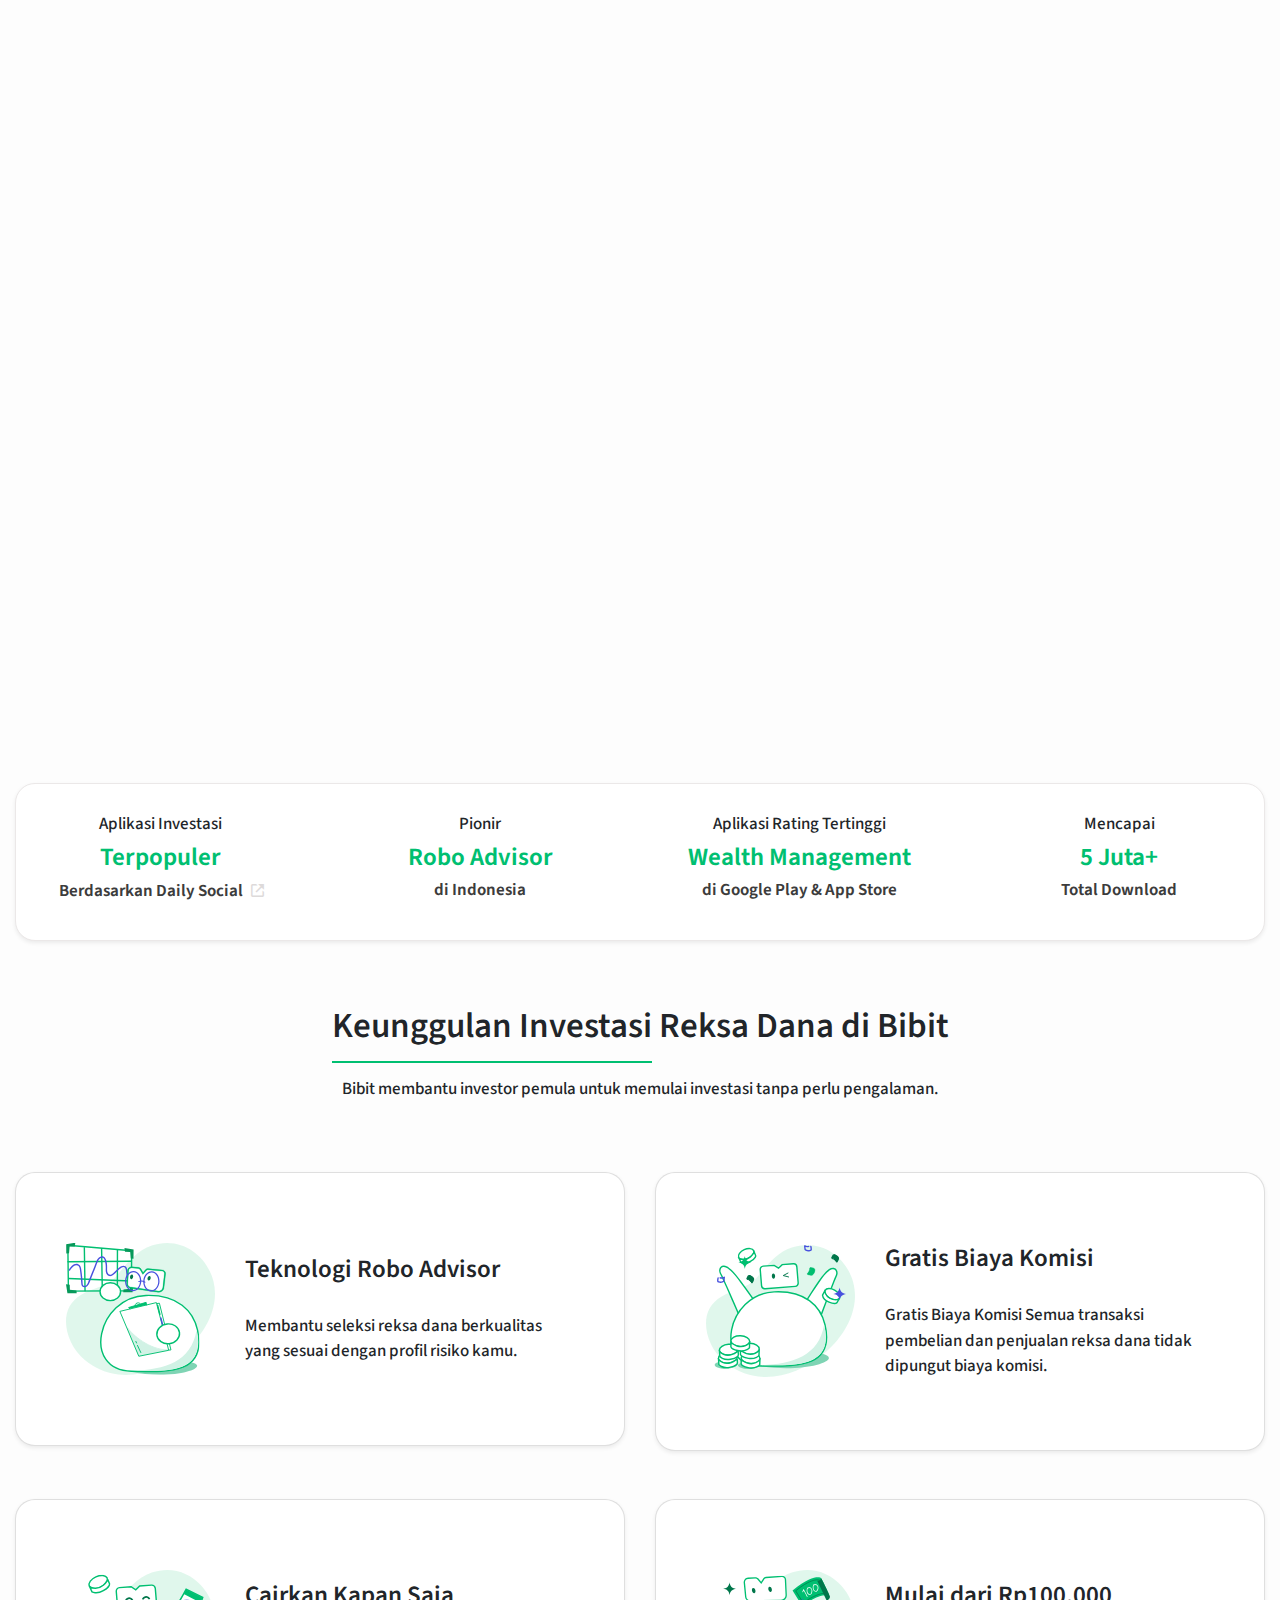
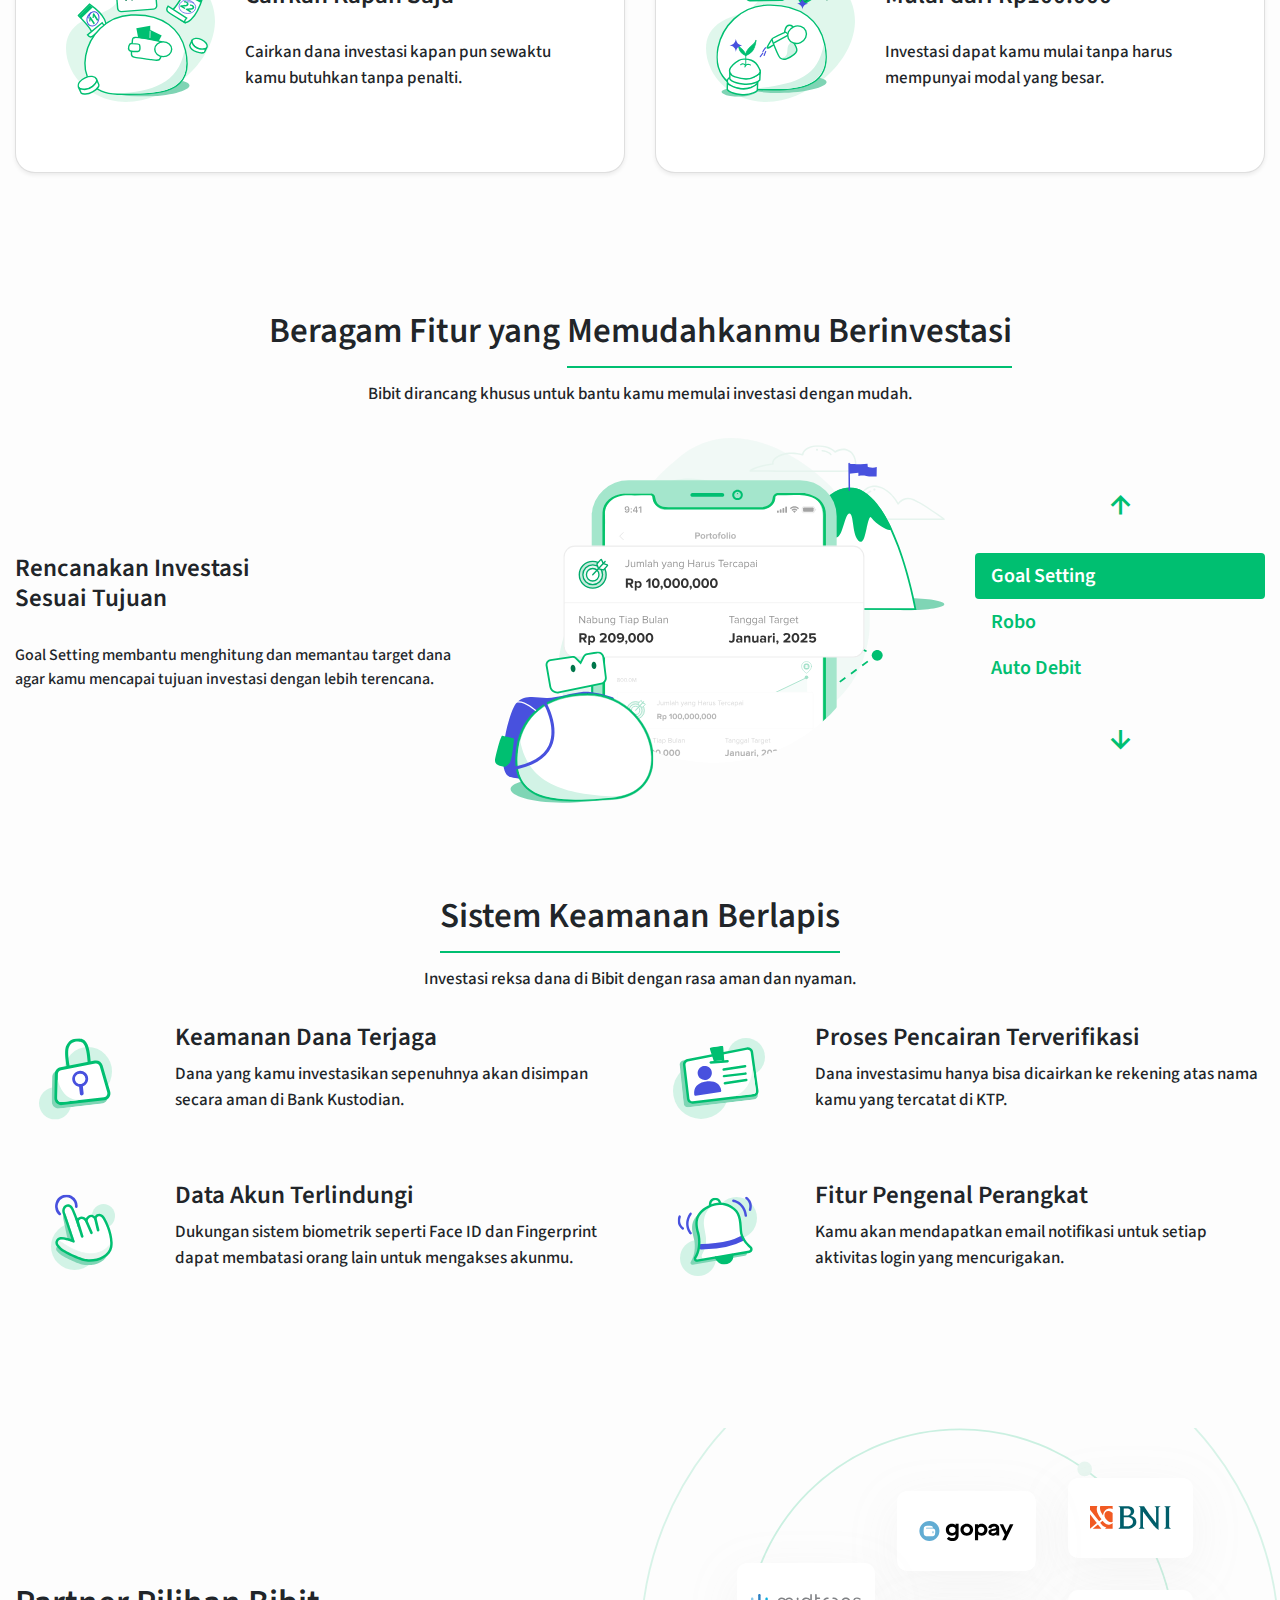
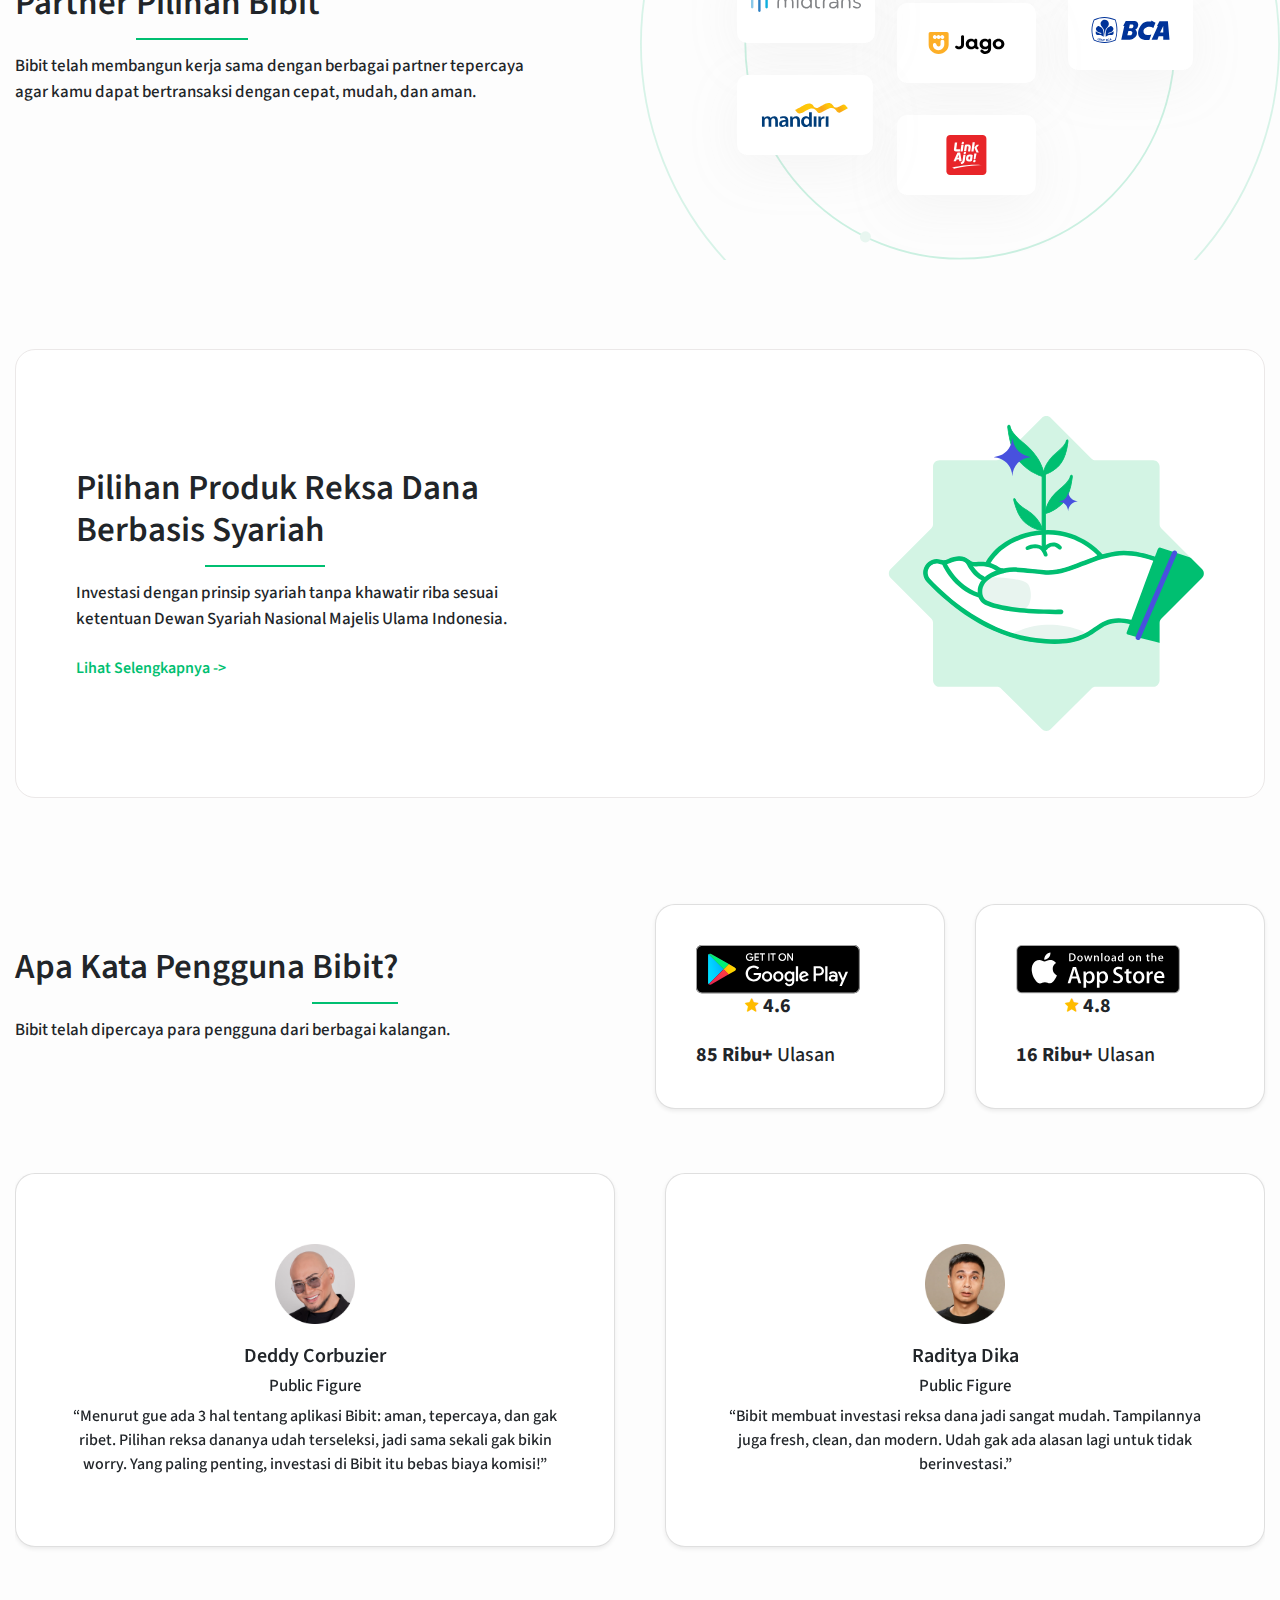
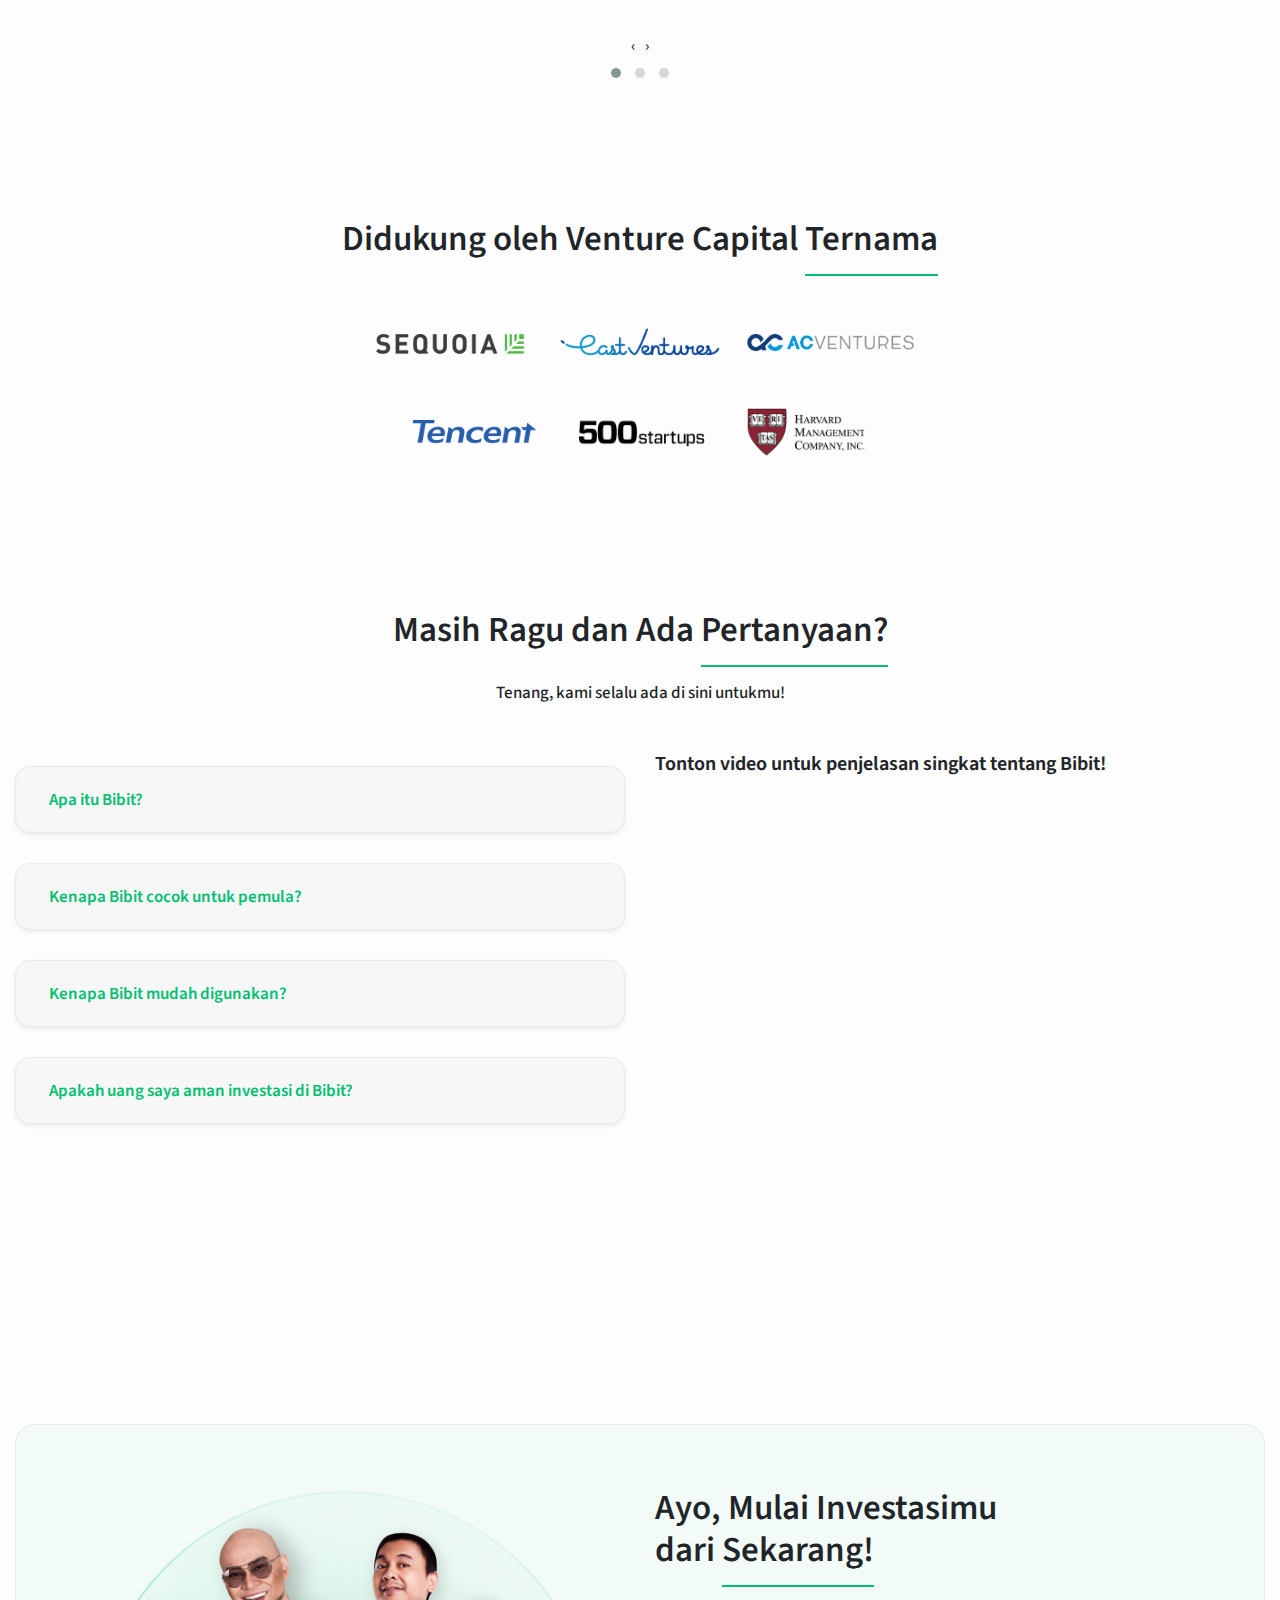
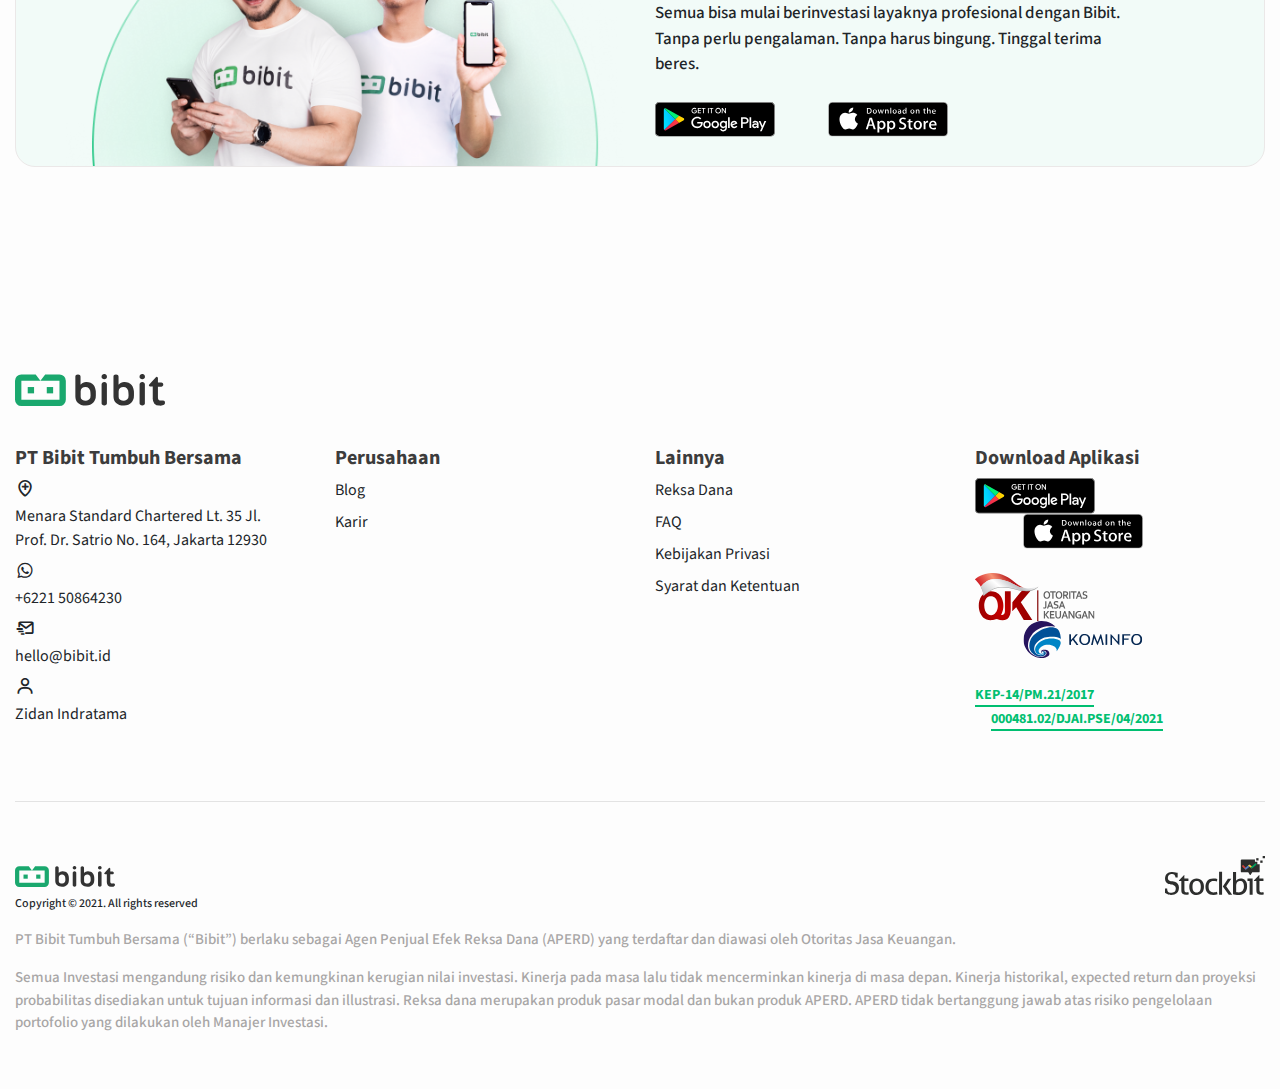
==== index.html @ 55a7f049 "initial commit" ====
<!DOCTYPE html>
<html lang="en">
  <head>
    <meta charset="UTF-8" />
    <meta name="viewport" content="width=device-width, initial-scale=1.0" />

    <!-- Primary Meta Tags -->
    <title>Bibit - Robo Advisor Investasi Reksadana</title>
    <meta name="title" content="Bibit - Robo Advisor Investasi Reksadana" />
    <meta
      name="description"
      content="Bibit clone dibuat oleh Zidan Indratama untuk keperluan Ulangan Akhir Semester"
    />

    <!-- Open Graph / Facebook -->
    <meta property="og:type" content="website" />
    <meta property="og:url" content="https://metatags.io/" />
    <meta
      property="og:title"
      content="Bibit - Robo Advisor Investasi Reksadana"
    />
    <meta
      property="og:description"
      content="Bibit clone dibuat oleh Zidan Indratama untuk keperluan Ulangan Akhir Semester"
    />
    <meta property="og:image" content="assets/images/gambar_buat_meta.JPG" />

    <!-- Twitter -->
    <meta property="twitter:card" content="summary_large_image" />
    <meta property="twitter:url" content="https://metatags.io/" />
    <meta
      property="twitter:title"
      content="Bibit - Robo Advisor Investasi Reksadana"
    />
    <meta
      property="twitter:description"
      content="Bibit clone dibuat oleh Zidan Indratama untuk keperluan Ulangan Akhir Semester"
    />
    <meta
      property="twitter:image"
      content="assets/images/gambar_buat_meta.JPG"
    />

    <!-- =====BOX ICONS===== -->
    <link
      href="https://cdn.jsdelivr.net/npm/boxicons@2.0.5/css/boxicons.min.css"
      rel="stylesheet"
    />

    <!-- ===== FONT AWESOME ===== -->
    <link
      rel="stylesheet"
      href="https://cdnjs.cloudflare.com/ajax/libs/font-awesome/5.11.2/css/all.min.css"
    />

    <!-- ===== AOS ===== -->
    <link href="https://unpkg.com/aos@2.3.1/dist/aos.css" rel="stylesheet" />

    <!-- ===== CSS ===== -->
    <link rel="stylesheet" href="assets/css/style.css" />
    <script src="https://unpkg.com/aos@2.3.1/dist/aos.js"></script>

    <!-- Bootstrap CSS -->
    <link
      rel="stylesheet"
      href="https://stackpath.bootstrapcdn.com/bootstrap/4.3.1/css/bootstrap.min.css"
      integrity="sha384-ggOyR0iXCbMQv3Xipma34MD+dH/1fQ784/j6cY/iJTQUOhcWr7x9JvoRxT2MZw1T"
      crossorigin="anonymous"
    />

    <link rel="stylesheet" href="assets/owl-carousel/owl.carousel.min.css" />
    <link
      rel="stylesheet"
      href="assets/owl-carousel/owl.theme.default.min.css"
    />
  </head>

  <body>
    <!--===== HEADER =====-->
    <header class="satu-header">
      <nav class="nav__jidan bd-grid">
        <div>
          <a href="index.html" class="nav__logo"
            ><img src="assets/images/logo-bibit.svg" alt="" class="img-fluid"
          /></a>
        </div>

        <div class="nav__toggle" id="nav-toggle">
          <i class="bx bx-menu-alt-right"></i>
        </div>

        <div class="nav__menu" id="nav-menu">
          <div class="nav__close" id="nav-close">
            <i class="bx bx-x"></i>
          </div>

          <ul class="nav__list align-items-center">
            <li class="nav__item">
              <a href="" class="nav__link">Home</a>
            </li>
            <li class="nav__item">
              <a href="" class="nav__link">Reksa Dana</a>
            </li>
            <li class="nav__item">
              <a href="" class="nav__link">Blog</a>
            </li>
            <li class="nav__item">
              <a href="" class="nav__link">FAQ</a>
            </li>
            <li class="nav__item">
              <a href="" class="nav__link">Karir</a>
            </li>
            <li class="nav__item">
              <a href="" class="nav__link btn btn-lg button__nav btn-two"
                >Login</a
              >
            </li>
          </ul>
        </div>
      </nav>
    </header>

    <!--===== HERO LARGE SECTION =====-->
    <section class="hero mt-5 d-none d-xl-block" id="home">
      <div class="container">
        <div class="row mt-5">
          <div class="col-md-6 hero__text">
            <h1 class="hero__big">Investasi Reksa Dana</h1>
            <h1 class="hero__big">
              untuk
              <!-- <span class="hero__text-span hero__text-active">Pemula</span> -->
              <span class="hero__text-span hero__text-active">Pemula</span>
              <span class="hero__text-span">Mahasiswa</span>
              <span class="hero__text-span">Karyawan</span>
              <span class="hero__text-span">Wirausaha</span>
              <span class="hero__text-span">Pensiunan</span>
              <span class="hero__text-span">Semua</span>
            </h1>
            <p class="hero__description">
              Bikin uang kamu bekerja lebih keras demi
              <br />
              masa depan kamu.
            </p>
            <div class="hero__app">
              <div class="row">
                <div class="col-12">
                  <a href="">
                    <img
                      src="assets/images/app-store.svg"
                      class="image__app-hero img-fluid mr-3 mb-3"
                      alt=""
                    />
                  </a>
                  <a href=""
                    ><img
                      src="assets/images/play-store.svg"
                      class="image__app-hero img-fluid mb-3"
                      alt=""
                  /></a>
                </div>
                <div class="col-12 mt-4">
                  <a href=""
                    ><img
                      src="assets/images/logo-ojk.svg"
                      class="image__app-hero img-fluid mr-4"
                      alt=""
                  /></a>
                  <a href=""
                    ><img
                      src="assets/images/logo-kominfo.svg"
                      class="image__app-hero img-fluid"
                      alt=""
                  /></a>
                </div>
              </div>
            </div>
          </div>
          <div class="col-md-6 text-right hero__image-col">
            <img
              src="assets/images/hero-rev-2.svg"
              alt=""
              class="hero__image--bibit img-fluid"
            />
          </div>
        </div>
      </div>
    </section>

    <!--===== HERO MEDIUM SECTION =====-->
    <section class="hero mt-5 d-xl-none" id="home">
      <div class="container">
        <div class="row mt-5">
          <div class="col-md-12 hero__text text-center">
            <h1 class="hero__big">Investasi Reksa Dana</h1>
            <h1 class="hero__big">
              untuk
              <!-- <span class="hero__text-span hero__text-active">Pemula</span> -->
              <span class="text__hero-span-medium text__hero-medium-active"
                >Pemula</span
              >
              <span class="text__hero-span-medium">Mahasiswa</span>
              <span class="text__hero-span-medium">Karyawan</span>
              <span class="text__hero-span-medium">Wirausaha</span>
              <span class="text__hero-span-medium">Pensiunan</span>
              <span class="text__hero-span-medium">Semua</span>
            </h1>
            <p class="hero__description">
              Bikin uang kamu bekerja lebih keras demi
              <br />
              masa depan kamu.
            </p>
            <div class="hero__app">
              <div class="row">
                <div class="col-12">
                  <a href="">
                    <img
                      src="assets/images/app-store.svg"
                      class="image__app-hero img-fluid mr-3 mb-3"
                      alt=""
                    />
                  </a>
                  <a href=""
                    ><img
                      src="assets/images/play-store.svg"
                      class="image__app-hero img-fluid mb-3"
                      alt=""
                  /></a>
                </div>
                <div class="col-12 mt-4">
                  <a href=""
                    ><img
                      src="assets/images/logo-ojk.svg"
                      class="image__app-hero img-fluid mr-4"
                      alt=""
                  /></a>
                  <a href=""
                    ><img
                      src="assets/images/logo-kominfo.svg"
                      class="image__app-hero img-fluid"
                      alt=""
                  /></a>
                </div>
              </div>
            </div>
          </div>
        </div>
      </div>
    </section>

    <!--===== PENCAPAIAN LARGE SECTION =====-->
    <section class="pencapaian d-none d-xl-block" id="pencapaian">
      <div class="container">
        <div class="pencapaian__box shadow-sm">
          <div class="row text-center">
            <div class="col-3">
              <div class="pencapaian__box-content">
                <h4 class="pencapaian__title">Aplikasi Investasi</h4>
                <h2 class="pencapaian__big-title">Terpopuler</h2>
                <h3 class="pencapaian__medium-title">
                  <a href="" class="pencapaian__medium-link"
                    >Berdasarkan Daily Social</a
                  >
                  <i class="bx bx-link-external pencapaian__medium-icon"></i>
                </h3>
              </div>
            </div>
            <div class="col-3">
              <div class="pencapaian__box-content">
                <h4 class="pencapaian__title">Pionir</h4>
                <h2 class="pencapaian__big-title">Robo Advisor</h2>
                <h3 class="pencapaian__medium-title">di Indonesia</h3>
              </div>
            </div>
            <div class="col-3">
              <div class="pencapaian__box-content">
                <h4 class="pencapaian__title">Aplikasi Rating Tertinggi</h4>
                <h2 class="pencapaian__big-title">Wealth Management</h2>
                <h3 class="pencapaian__medium-title">
                  di Google Play & App Store
                </h3>
              </div>
            </div>
            <div class="col-3">
              <div class="pencapaian__box-content">
                <h4 class="pencapaian__title">Mencapai</h4>
                <h2 class="pencapaian__big-title">5 Juta+</h2>
                <h3 class="pencapaian__medium-title">Total Download</h3>
              </div>
            </div>
          </div>
        </div>
      </div>
    </section>

    <!--===== PENCAPAIAN MEDIUM SECTION =====-->
    <section class="pencapaian d-xl-none" id="pencapaian">
      <div class="container">
        <div class="owl-container mt-5">
          <div id="owl-carousel-pencapaian" class="owl-carousel owl-theme">
            <div class="item mb-5">
              <div
                class="card flex-fill shadow-sm h-100 pencapaian__box-medium"
              >
                <div class="card-body">
                  <div class="text-center">
                    <h4 class="pencapaian__title">Aplikasi Investasi</h4>
                    <h2 class="pencapaian__big-title">Terpopuler</h2>
                    <h3 class="pencapaian__medium-title">
                      <a href="" class="pencapaian__medium-link"
                        >Berdasarkan Daily Social</a
                      >
                      <i
                        class="bx bx-link-external pencapaian__medium-icon"
                      ></i>
                    </h3>
                  </div>
                </div>
              </div>
            </div>
            <div class="item mb-5">
              <div class="mb-5">
                <div
                  class="card flex-fill shadow-sm h-100 pencapaian__box-medium"
                >
                  <div class="card-body">
                    <div class="text-center">
                      <h4 class="pencapaian__title">Pionir</h4>
                      <h2 class="pencapaian__big-title">Robo Advisor</h2>
                      <h3 class="pencapaian__medium-title">di Indonesia</h3>
                    </div>
                  </div>
                </div>
              </div>
            </div>
            <div class="item mb-5">
              <div class="mb-5">
                <div
                  class="card flex-fill shadow-sm h-100 pencapaian__box-medium"
                >
                  <div class="card-body">
                    <div class="text-center">
                      <h4 class="pencapaian__title">
                        Aplikasi Rating Tertinggi
                      </h4>
                      <h2 class="pencapaian__big-title">Wealth Management</h2>
                      <h3 class="pencapaian__medium-title">
                        di Google Play & App Store
                      </h3>
                    </div>
                  </div>
                </div>
              </div>
            </div>
            <div class="item mb-5">
              <div class="mb-5">
                <div
                  class="card flex-fill shadow-sm h-100 pencapaian__box-medium"
                >
                  <div class="card-body">
                    <div class="text-center">
                      <h4 class="pencapaian__title">Mencapai</h4>
                      <h2 class="pencapaian__big-title">5 Juta+</h2>
                      <h3 class="pencapaian__medium-title">Total Download</h3>
                    </div>
                  </div>
                </div>
              </div>
            </div>
          </div>
        </div>
      </div>
    </section>

    <!--===== KEUNGGULAN SECTION =====-->
    <section class="keunggulan" id="keunggulan">
      <div class="container">
        <div class="title__section-heading text-center">
          <h1 class="big__title-heading">
            <span class="title__heading-noted">Keunggulan Investasi</span> Reksa
            Dana di Bibit
          </h1>
          <p class="title__heading-description">
            Bibit membantu investor pemula untuk memulai investasi tanpa perlu
            pengalaman.
          </p>
        </div>
        <div class="keunggulan__column">
          <div class="row">
            <div class="col-md-6 mb-5">
              <div class="card flex-fill shadow-sm keunggulan__column-content">
                <div class="card-body">
                  <div class="row align-items-center">
                    <div class="col-md-4">
                      <img
                        src="assets/images/value-1.svg"
                        alt=""
                        class="keunggulan__gambar img-fluid"
                      />
                    </div>
                    <div class="col-md-8">
                      <h3 class="keunggulan__title">Teknologi Robo Advisor</h3>
                      <p class="keunggulan__description">
                        Membantu seleksi reksa dana berkualitas yang sesuai
                        dengan profil risiko kamu.
                      </p>
                    </div>
                  </div>
                </div>
              </div>
            </div>
            <div class="col-md-6 mb-5">
              <div class="card flex-fill shadow-sm keunggulan__column-content">
                <div class="card-body">
                  <div class="row align-items-center">
                    <div class="col-md-4">
                      <img
                        src="assets/images/value-2.svg"
                        alt=""
                        class="keunggulan__gambar img-fluid"
                      />
                    </div>
                    <div class="col-md-8">
                      <h3 class="keunggulan__title">Gratis Biaya Komisi</h3>
                      <p class="keunggulan__description">
                        Gratis Biaya Komisi Semua transaksi pembelian dan
                        penjualan reksa dana tidak dipungut biaya komisi.
                      </p>
                    </div>
                  </div>
                </div>
              </div>
            </div>
            <div class="col-md-6 mb-5">
              <div class="card flex-fill shadow-sm keunggulan__column-content">
                <div class="card-body">
                  <div class="row align-items-center">
                    <div class="col-md-4">
                      <img
                        src="assets/images/value-3.svg"
                        alt=""
                        class="keunggulan__gambar img-fluid"
                      />
                    </div>
                    <div class="col-md-8">
                      <h3 class="keunggulan__title">Cairkan Kapan Saja</h3>
                      <p class="keunggulan__description">
                        Cairkan dana investasi kapan pun sewaktu kamu butuhkan
                        tanpa penalti.
                      </p>
                    </div>
                  </div>
                </div>
              </div>
            </div>
            <div class="col-md-6 mb-5">
              <div class="card flex-fill shadow-sm keunggulan__column-content">
                <div class="card-body">
                  <div class="row align-items-center">
                    <div class="col-md-4">
                      <img
                        src="assets/images/value-4.svg"
                        alt=""
                        class="keunggulan__gambar img-fluid"
                      />
                    </div>
                    <div class="col-md-8">
                      <h3 class="keunggulan__title">Mulai dari Rp100.000</h3>
                      <p class="keunggulan__description">
                        Investasi dapat kamu mulai tanpa harus mempunyai modal
                        yang besar.
                      </p>
                    </div>
                  </div>
                </div>
              </div>
            </div>
          </div>
        </div>
      </div>
    </section>

    <!--===== BERAGAM FITUR SECTION =====-->
    <section class="beragam__fitur" id="beragam__fitur">
      <div class="container">
        <div class="title__section-heading text-center">
          <h1 class="big__title-heading">
            Beragam Fitur yang
            <span class="title__heading-noted">Memudahkanmu Berinvestasi</span>
          </h1>
          <p class="title__heading-description">
            Bibit dirancang khusus untuk bantu kamu memulai investasi dengan
            mudah.
          </p>
        </div>
        <div class="beragam__fitur-lumayan">
          <div class="row align-items-center">
            <div class="col-9">
              <div class="tab-content" id="v-pills-tabContent">
                <div
                  class="tab-pane fade show active"
                  id="v-pills-goal"
                  role="tabpanel"
                  aria-labelledby="v-pills-goal-tab"
                >
                  <div class="fitur__content">
                    <div class="row align-items-center">
                      <div class="col-md-6">
                        <h3 class="fitur__description-title">
                          Rencanakan Investasi <br />
                          Sesuai Tujuan
                        </h3>
                        <p class="fitur__description-text">
                          Goal Setting membantu menghitung dan memantau target
                          dana agar kamu mencapai tujuan investasi dengan lebih
                          terencana.
                        </p>
                      </div>
                      <div class="col-md-6">
                        <img
                          src="assets/images/Goals-web.svg"
                          class="img-fluid"
                          alt=""
                        />
                      </div>
                    </div>
                  </div>
                </div>
                <div
                  class="tab-pane fade show"
                  id="v-pills-robo"
                  role="tabpanel"
                  aria-labelledby="v-pills-robo-tab"
                >
                  <div class="fitur__content">
                    <div class="row align-items-center">
                      <div class="col-md-6">
                        <h3 class="fitur__description-title">
                          Tinggal Ikutin Rekomendasi <br />
                          Robo Advisor
                        </h3>
                        <p class="fitur__description-text">
                          Robo Advisor memaksimalkan keuntungan kamu lewat
                          diversifikasi sambil menjaga risiko kamu.
                        </p>
                      </div>
                      <div class="col-md-6">
                        <img
                          src="assets/images/robo-advisor-web.svg"
                          class="img-fluid"
                          alt=""
                        />
                      </div>
                    </div>
                  </div>
                </div>
                <div
                  class="tab-pane fade show"
                  id="v-pills-autodebit"
                  role="tabpanel"
                  aria-labelledby="v-pills-autodebit-tab"
                >
                  <div class="fitur__content">
                    <div class="row align-items-center">
                      <div class="col-md-6">
                        <h3 class="fitur__description-title">
                          Nabung Berkala <br />

                          Secara Disiplin
                        </h3>
                        <p class="fitur__description-text">
                          Investasi rutin secara otomatis supaya kamu tetap
                          konsisten dan disiplin untuk mencapai target investasi
                          kamu.
                        </p>
                      </div>
                      <div class="col-md-6">
                        <img
                          src="assets/images/autodebit-web.svg"
                          class="img-fluid"
                          alt=""
                        />
                      </div>
                    </div>
                  </div>
                </div>
              </div>
            </div>
            <div class="col-3 nav__garis">
              <div
                class="nav flex-column nav-pills"
                id="v-pills-tab"
                role="tablist"
                aria-orientation="vertical"
              >
                <i
                  class="bx bx-up-arrow-alt arrow__keunggulan-atas text-center"
                ></i>
                <a
                  class="nav-link active"
                  id="v-pills-goal-tab"
                  data-toggle="pill"
                  href="#v-pills-goal"
                  role="tab"
                  aria-controls="v-pills-goal"
                  aria-selected="true"
                  >Goal Setting</a
                >
                <a
                  class="nav-link"
                  id="v-pills-robo-tab"
                  data-toggle="pill"
                  href="#v-pills-robo"
                  role="tab"
                  aria-controls="v-pills-robo"
                  aria-selected="false"
                  >Robo</a
                >
                <a
                  class="nav-link"
                  id="v-pills-autodebit-tab"
                  data-toggle="pill"
                  href="#v-pills-autodebit"
                  role="tab"
                  aria-controls="v-pills-autodebit"
                  aria-selected="false"
                  >Auto Debit</a
                >
                <i
                  class="
                    bx bx-down-arrow-alt
                    arrow__keunggulan-bawah
                    text-center
                  "
                ></i>
              </div>
            </div>
          </div>
        </div>
        <div class="beragam__fitur-kecil">
          <div class="">
            <div class="owl-carousel owl-theme" id="owl-carousel-fitur">
              <div class="text-center">
                <div class="beragam__fitur-content">
                  <h4 class="nama__fitur">Goal Setting</h4>
                  <h2 class="nama__fitur-tagline">
                    Rencanakan Investasi <br />Sesuai Tujuan
                  </h2>
                  <p class="nama__fitur-deskripsi">
                    Goal Setting membantu menghitung dan memantau target dana
                    agar kamu mencapai tujuan investasi dengan lebih terencana.
                  </p>
                  <img
                    src="assets/images/feature-1-mobile.svg"
                    alt=""
                    class="img-fluid gambar__fitur-mobile"
                  />
                </div>
              </div>
              <div class="text-center">
                <div class="beragam__fitur-content">
                  <h4 class="nama__fitur">Robo Advisor</h4>
                  <h2 class="nama__fitur-tagline">
                    Tinggal Ikutin <br />
                    Rekomendasi Robo Advisor
                  </h2>
                  <p class="nama__fitur-deskripsi">
                    Robo Advisor memaksimalkan keuntungan kamu lewat
                    diversifikasi sambil menjaga risiko kamu.
                  </p>
                  <img
                    src="assets/images/feature-2-mobile.svg"
                    alt=""
                    class="img-fluid gambar__fitur-mobile"
                  />
                </div>
              </div>
              <div class="text-center">
                <div class="beragam__fitur-content">
                  <h4 class="nama__fitur">Autodebit</h4>
                  <h2 class="nama__fitur-tagline">
                    Nabung Berkala<br />
                    Secara Disiplin
                  </h2>
                  <p class="nama__fitur-deskripsi">
                    Investasi rutin secara otomatis supaya kamu tetap konsisten
                    dan disiplin untuk mencapai target investasi kamu.
                  </p>
                  <img
                    src="assets/images/feature-3-mobile.svg"
                    alt=""
                    class="img-fluid gambar__fitur-mobile"
                  />
                </div>
              </div>
            </div>
          </div>
        </div>
      </div>
    </section>

    <!--===== SISTEM KEAMANAN BERLAPIS SECTION =====-->
    <section class="sistem__keamanan" id="sistem__keamanan">
      <div class="container">
        <div class="title__section-heading text-center">
          <h1 class="big__title-heading">
            <span class="title__heading-noted">Sistem Keamanan Berlapis</span>
          </h1>
          <p class="title__heading-description">
            Investasi reksa dana di Bibit dengan rasa aman dan nyaman.
          </p>
        </div>
        <div class="sistem__keamanan-content">
          <div class="row align-items-center">
            <div class="col-md-6 flex-fill mb-5">
              <div class="row">
                <div class="col-3 text-center">
                  <img
                    src="assets/images/security-1.svg"
                    alt=""
                    class="img-fluid sistem__keamanan-gambar"
                  />
                </div>
                <div class="col-9">
                  <h3 class="sistem__keamanan-title">Keamanan Dana Terjaga</h3>
                  <p class="sistem__keamanan-description">
                    Dana yang kamu investasikan sepenuhnya akan disimpan secara
                    aman di Bank Kustodian.
                  </p>
                </div>
              </div>
            </div>
            <div class="col-md-6 flex-fill mb-5">
              <div class="row">
                <div class="col-3 text-center">
                  <img
                    src="assets/images/security-2.svg"
                    alt=""
                    class="img-fluid sistem__keamanan-gambar"
                  />
                </div>
                <div class="col-9">
                  <h3 class="sistem__keamanan-title">
                    Proses Pencairan Terverifikasi
                  </h3>
                  <p class="sistem__keamanan-description">
                    Dana investasimu hanya bisa dicairkan ke rekening atas nama
                    kamu yang tercatat di KTP.
                  </p>
                </div>
              </div>
            </div>
            <div class="col-md-6 flex-fill mb-5">
              <div class="row">
                <div class="col-3 text-center">
                  <img
                    src="assets/images/security-3.svg"
                    alt=""
                    class="img-fluid sistem__keamanan-gambar"
                  />
                </div>
                <div class="col-9">
                  <h3 class="sistem__keamanan-title">Data Akun Terlindungi</h3>
                  <p class="sistem__keamanan-description">
                    Dukungan sistem biometrik seperti Face ID dan Fingerprint
                    dapat membatasi orang lain untuk mengakses akunmu.
                  </p>
                </div>
              </div>
            </div>
            <div class="col-md-6 flex-fill mb-5">
              <div class="row">
                <div class="col-3 text-center">
                  <img
                    src="assets/images/security-4.svg"
                    alt=""
                    class="img-fluid sistem__keamanan-gambar"
                  />
                </div>
                <div class="col-9">
                  <h3 class="sistem__keamanan-title">
                    Fitur Pengenal Perangkat
                  </h3>
                  <p class="sistem__keamanan-description">
                    Kamu akan mendapatkan email notifikasi untuk setiap
                    aktivitas login yang mencurigakan.
                  </p>
                </div>
              </div>
            </div>
          </div>
        </div>
      </div>
    </section>

    <!--===== PARTNER PILIHAN BIBIT SECTION =====-->
    <section class="partner__pilihan" id="partner__pilihan">
      <div class="container">
        <div class="row align-items-center">
          <div class="col-md-6">
            <h1 class="big__title-heading">
              Partner <span class="title__heading-noted"> Pilihan </span>Bibit
            </h1>
            <p class="title__heading-description">
              Bibit telah membangun kerja sama dengan berbagai partner tepercaya
              <br />
              agar kamu dapat bertransaksi dengan cepat, mudah, dan aman.
            </p>
          </div>
          <div class="col-md-6 partner__pilihan-background text-center">
            <img
              src="assets/images/partner-payment.svg"
              alt=""
              class="img-fluid partner__pilihan-gambar partner__pilihan-active"
            />
            <img
              src="assets/images/partner-mi1.png"
              alt=""
              class="img-fluid partner__pilihan-gambar"
            />
            <img
              src="assets/images/partner-mi2.png"
              alt=""
              class="img-fluid partner__pilihan-gambar"
            />
          </div>
        </div>
      </div>
    </section>

    <!--===== REKSADANA SYARIAH SECTION =====-->
    <section class="reksadana__syariah" id="reksadana__syariah">
      <div class="container">
        <div class="reksadana__syariah-content">
          <div class="row align-items-center">
            <div class="col-md-6 my-3">
              <h1 class="big__title-heading">
                Pilihan Produk Reksa Dana <br />
                Berbasis<span class="title__heading-noted"> Syariah</span>
              </h1>
              <p class="title__heading-description mb-4">
                Investasi dengan prinsip syariah tanpa khawatir riba sesuai
                <br />
                ketentuan Dewan Syariah Nasional Majelis Ulama Indonesia.
              </p>
              <a href="" class="title__heading-link">Lihat Selengkapnya -></a>
            </div>
            <div class="col-md-6 text-right my-3">
              <img
                src="assets/images/syariah-illustration.svg"
                alt=""
                class="img-fluid reksadana__syariah-gambar"
              />
            </div>
          </div>
        </div>
      </div>
    </section>

    <!--===== KATA PENGGUNA BIBIT SECTION =====-->
    <section class="kata__pengguna" id="kata__pengguna">
      <div class="container">
        <div class="row align-items-center">
          <div class="col-md-6 my-3">
            <h1 class="big__title-heading">
              Apa Kata Pengguna <span class="title__heading-noted">Bibit?</span>
            </h1>
            <p class="title__heading-description mb-4">
              Bibit telah dipercaya para pengguna dari berbagai kalangan.
            </p>
          </div>
          <div class="col-md-6 my-3">
            <div class="row">
              <div class="col-6">
                <div class="card-deck">
                  <div class="card flex-fill shadow-sm kata__pengguna-content">
                    <div class="card-body rounded">
                      <div class="d-inline">
                        <img
                          src="assets/images/play-store.svg"
                          alt=""
                          class="img-fluid"
                        />
                      </div>
                      <div class="d-inline ml-5">
                        <i class="bx bxs-star icon__rating"></i>
                        <h5
                          class="d-inline text__rating highlight__text-rating"
                        >
                          4.6
                        </h5>
                      </div>
                      <h5 class="my-3 mt-4">
                        <span class="highlight__text-rating">85 Ribu+</span>
                        Ulasan
                      </h5>
                    </div>
                  </div>
                </div>
              </div>
              <div class="col-6">
                <div class="card-deck">
                  <div class="card flex-fill shadow-sm kata__pengguna-content">
                    <div class="card-body rounded">
                      <div class="d-inline">
                        <img
                          src="assets/images/app-store.svg"
                          alt=""
                          class="img-fluid"
                        />
                      </div>
                      <div class="d-inline ml-5">
                        <i class="bx bxs-star icon__rating"></i>
                        <h5
                          class="d-inline text__rating highlight__text-rating"
                        >
                          4.8
                        </h5>
                      </div>
                      <h5 class="my-3 mt-4">
                        <span class="highlight__text-rating">16 Ribu+</span>
                        Ulasan
                      </h5>
                    </div>
                  </div>
                </div>
              </div>
            </div>
          </div>
        </div>
        <div id="owl-carousel-pengguna" class="owl-carousel owl-theme mt-5">
          <div class="item mb-5">
            <div
              class="card flex-fill shadow-sm keunggulan__column-content h-100"
            >
              <div class="card-body">
                <div class="row align-items-center">
                  <div class="col-md-12">
                    <img
                      src="assets/images/deddy.png"
                      alt=""
                      class="review__gambar img-fluid"
                    />
                  </div>
                  <div class="col-md-12 text-center">
                    <h4 class="review__nama">Deddy Corbuzier</h4>
                    <h5 class="review__pekerjaan">Public Figure</h5>
                    <p class="review__text">
                      “Menurut gue ada 3 hal tentang aplikasi Bibit: aman,
                      tepercaya, dan gak ribet. Pilihan reksa dananya udah
                      terseleksi, jadi sama sekali gak bikin worry. Yang paling
                      penting, investasi di Bibit itu bebas biaya komisi!”
                    </p>
                  </div>
                </div>
              </div>
            </div>
          </div>
          <div class="item mb-5">
            <div
              class="card flex-fill shadow-sm keunggulan__column-content h-100"
            >
              <div class="card-body">
                <div class="row align-items-center">
                  <div class="col-md-12">
                    <img
                      src="assets/images/radit.png"
                      alt=""
                      class="review__gambar img-fluid"
                    />
                  </div>
                  <div class="col-md-12 text-center">
                    <h4 class="review__nama">Raditya Dika</h4>
                    <h5 class="review__pekerjaan">Public Figure</h5>
                    <p class="review__text">
                      “Bibit membuat investasi reksa dana jadi sangat mudah.
                      Tampilannya juga fresh, clean, dan modern. Udah gak ada
                      alasan lagi untuk tidak berinvestasi.”
                    </p>
                  </div>
                </div>
              </div>
            </div>
          </div>
          <div class="item mb-5">
            <div
              class="card flex-fill shadow-sm keunggulan__column-content h-100"
            >
              <div class="card-body">
                <div class="row align-items-center">
                  <div class="col-md-12">
                    <img
                      src="assets/images/anisa.png"
                      alt=""
                      class="review__gambar img-fluid"
                    />
                  </div>
                  <div class="col-md-12 text-center">
                    <h4 class="review__nama">Annisa Steviani</h4>
                    <h5 class="review__pekerjaan">Financial Expert</h5>
                    <p class="review__text">
                      “Bibit adalah aplikasi yang selalu aku sarankan untuk
                      investor reksa dana pemula karena UI/UX yang gampang
                      dimengerti, plus ada bantuan Robo Advisor pula untuk
                      pemilihan produknya. Recommended!”
                    </p>
                  </div>
                </div>
              </div>
            </div>
          </div>
          <div class="item mb-5">
            <div
              class="card flex-fill shadow-sm keunggulan__column-content h-100"
            >
              <div class="card-body">
                <div class="row align-items-center">
                  <div class="col-md-12">
                    <img
                      src="assets/images/doddy.png"
                      alt=""
                      class="review__gambar img-fluid"
                    />
                  </div>
                  <div class="col-md-12 text-center">
                    <h4 class="review__nama">Doddy Prayogo</h4>
                    <h5 class="review__pekerjaan">Financial Expert</h5>
                    <p class="review__text">
                      “Bibit adalah aplikasi investasi reksa dana terbaik yang
                      pernah saya coba. User interface-nya bagus serta banyak
                      fitur unggulan yang memudahkan dalam berinvestasi.”
                    </p>
                  </div>
                </div>
              </div>
            </div>
          </div>
          <div class="item mb-5">
            <div
              class="card flex-fill shadow-sm keunggulan__column-content h-100"
            >
              <div class="card-body">
                <div class="row align-items-center">
                  <div class="col-md-12">
                    <img
                      src="assets/images/kefas.png"
                      alt=""
                      class="review__gambar img-fluid"
                    />
                  </div>
                  <div class="col-md-12 text-center">
                    <h4 class="review__nama">Kefas Evander</h4>
                    <h5 class="review__pekerjaan">Financial Expert</h5>
                    <p class="review__text">
                      “Bibit sangat luar biasa bermanfaat buat saya. Beli reksa
                      dana jadi lebih gampang karena user-friendly, pilihan
                      lengkap, dan pokoknya praktis banget! Sejak ada Bibit,
                      udah gak pernah deh lirik platform reksa dana lainnya!”
                    </p>
                  </div>
                </div>
              </div>
            </div>
          </div>
          <div class="item mb-5">
            <div
              class="card flex-fill shadow-sm keunggulan__column-content h-100"
            >
              <div class="card-body">
                <div class="row align-items-center">
                  <div class="col-md-12">
                    <img
                      src="assets/images/philip.png"
                      alt=""
                      class="review__gambar img-fluid"
                    />
                  </div>
                  <div class="col-md-12 text-center">
                    <h4 class="review__nama">Philip Mulyana</h4>
                    <h5 class="review__pekerjaan">Financial Expert</h5>
                    <p class="review__text">
                      “Saya sudah jadi pengguna Bibit sejak launching pertama
                      kali. Invest reksa dana jadi gampang banget, termasuk cari
                      informasi tambahan untuk analisa reksa dana. Fitur Robo
                      Advisor cocok buat kamu yang pemula.”
                    </p>
                  </div>
                </div>
              </div>
            </div>
          </div>
        </div>
      </div>
    </section>

    <!--===== DUKUNGAN SECTION =====-->
    <section class="dukungan__bibit" id="dukungan__bibit">
      <div class="container">
        <div class="title__section-heading text-center">
          <h1 class="big__title-heading">
            Didukung oleh Venture Capital
            <span class="title__heading-noted">Ternama</span>
          </h1>
        </div>
        <div class="beragam__fitur-lumayan">
          <div class="gambar__dukungan-logo text-center">
            <img
              src="assets/images/sequoia.png"
              alt=""
              class="img-fluid gambar__dukungan-1"
            />
            <img
              src="assets/images/eastventures.png"
              alt=""
              class="img-fluid gambar__dukungan-1"
            />
            <img
              src="assets/images/acventures.png"
              alt=""
              class="img-fluid gambar__dukungan-1"
            />
            <br />
            <img
              src="assets/images/tencent.png"
              alt=""
              class="img-fluid gambar__dukungan-2"
            />
            <img
              src="assets/images/500startups.png"
              alt=""
              class="img-fluid gambar__dukungan-2"
            />
            <img
              src="assets/images/hardvard.png"
              alt=""
              class="img-fluid gambar__dukungan-2"
            />
          </div>
        </div>
        <div class="beragam__fitur-kecil">
          <div id="owl-carousel-dukungan" class="owl-carousel owl-theme">
            <img src="assets/images/sequoia.png" alt="" class="img-fluid" />
            <img
              src="assets/images/eastventures.png"
              alt=""
              class="img-fluid"
            />
            <img src="assets/images/acventures.png" alt="" class="img-fluid" />
            <img src="assets/images/tencent.png" alt="" class="img-fluid" />
            <img src="assets/images/500startups.png" alt="" class="img-fluid" />
            <img src="assets/images/hardvard.png" alt="" class="img-fluid" />
          </div>
        </div>
      </div>
    </section>

    <!--===== FAQ SECTION =====-->
    <section class="faq__section" id="faq__section">
      <div class="container">
        <div class="title__section-heading text-center">
          <h1 class="big__title-heading">
            Masih Ragu dan Ada
            <span class="title__heading-noted">Pertanyaan?</span>
          </h1>
          <p class="title__heading-description">
            Tenang, kami selalu ada di sini untukmu!
          </p>
        </div>
        <div class="row align-items-center">
          <div class="col-md-6">
            <div class="accordion" id="accordionExample">
              <div class="card accordion__faq-bibit shadow-sm">
                <div class="card-header" id="headingOne">
                  <h2 class="mb-0">
                    <button
                      class="btn btn-link text__accordion-faq"
                      type="button"
                      data-toggle="collapse"
                      data-target="#collapseOne"
                      aria-expanded="true"
                      aria-controls="collapseOne"
                    >
                      Apa itu Bibit?
                    </button>
                  </h2>
                </div>

                <div
                  id="collapseOne"
                  class="collapse"
                  aria-labelledby="headingOne"
                  data-parent="#accordionExample"
                >
                  <div class="card-body">
                    <p class="faq__description">
                      Bibit adalah aplikasi reksa dana yang membantu investor
                      pemula mulai berinvestasi. Siapa pun bisa langsung
                      investasi dengan optimal sesuai dengan level risiko. Tanpa
                      perlu pengalaman. Tanpa harus bingung. Tinggal terima
                      beres.
                    </p>
                  </div>
                </div>
              </div>
              <div class="card accordion__faq-bibit shadow-sm">
                <div class="card-header" id="headingTwo">
                  <h2 class="mb-0">
                    <button
                      class="btn btn-link collapsed text__accordion-faq"
                      type="button"
                      data-toggle="collapse"
                      data-target="#collapseTwo"
                      aria-expanded="false"
                      aria-controls="collapseTwo"
                    >
                      Kenapa Bibit cocok untuk pemula?
                    </button>
                  </h2>
                </div>
                <div
                  id="collapseTwo"
                  class="collapse"
                  aria-labelledby="headingTwo"
                  data-parent="#accordionExample"
                >
                  <div class="card-body">
                    <p class="faq__description">
                      Bibit menggunakan teknologi Robo Advisor, yang dapat
                      membantu pemula untuk memilih reksa dana berkualitas yang
                      cocok secara otomatis berdasarkan umur, penghasilan, dan
                      toleransi terhadap risiko.
                    </p>
                  </div>
                </div>
              </div>
              <div class="card accordion__faq-bibit shadow-sm">
                <div class="card-header" id="headingThree">
                  <h2 class="mb-0">
                    <button
                      class="btn btn-link collapsed text__accordion-faq"
                      type="button"
                      data-toggle="collapse"
                      data-target="#collapseThree"
                      aria-expanded="false"
                      aria-controls="collapseThree"
                    >
                      Kenapa Bibit mudah digunakan?
                    </button>
                  </h2>
                </div>
                <div
                  id="collapseThree"
                  class="collapse"
                  aria-labelledby="headingThree"
                  data-parent="#accordionExample"
                >
                  <div class="card-body">
                    <p class="faq__description">
                      Pembukaan rekening, pembelian hingga pencairan reksa dana
                      bisa dilakukan secara online lewat aplikasi. Desain
                      aplikasi juga sederhana dan mudah dipahami pengguna.
                    </p>
                  </div>
                </div>
              </div>
              <div class="card accordion__faq-bibit shadow-sm">
                <div class="card-header" id="headingFour">
                  <h2 class="mb-0">
                    <button
                      class="btn btn-link collapsed text__accordion-faq"
                      type="button"
                      data-toggle="collapse"
                      data-target="#collapseFour"
                      aria-expanded="false"
                      aria-controls="collapseFour"
                    >
                      Apakah uang saya aman investasi di Bibit?
                    </button>
                  </h2>
                </div>
                <div
                  id="collapseFour"
                  class="collapse"
                  aria-labelledby="headingFour"
                  data-parent="#accordionExample"
                >
                  <div class="card-body">
                    <p class="faq__description">
                      Tidak perlu khawatir uangmu disalahgunakan oleh Bibit,
                      dana investasimu tersimpan aman di Bank Kustodian. Selain
                      itu, Bibit juga sudah terdaftar dan diawasi oleh Otoritas
                      Jasa Keuangan (OJK).
                    </p>
                  </div>
                </div>
              </div>
            </div>
          </div>
          <div class="col-md-6">
            <h4 class="faq__video">
              Tonton video untuk penjelasan singkat tentang Bibit!
            </h4>
            <div class="embed-responsive embed-responsive-16by9">
              <iframe
                class="embed-responsive-item"
                src="https://www.youtube.com/embed/krrJJTvhiaQ"
                title="YouTube video player"
                frameborder="0"
                allow="accelerometer; autoplay; clipboard-write; encrypted-media; gyroscope; picture-in-picture"
                allowfullscreen
              ></iframe>
            </div>
          </div>
        </div>
      </div>
    </section>

    <!--===== MULAI INVESTASI SECTION =====-->
    <section class="mulai__investasi" id="mulai__investasi">
      <div class="container">
        <div class="mulai__investasi-content">
          <div class="row align-items-center">
            <div class="col-md-6">
              <img
                src="assets/images/image-foot-banner-web.png"
                alt=""
                class="
                  img-fluid
                  reksadana__syariah-gambar
                  mulai__investasi-gambar
                "
              />
            </div>
            <div class="col-md-6">
              <h1 class="big__title-heading">
                Ayo, Mulai Investasimu <br />dari
                <span class="title__heading-noted"> Sekarang!</span>
              </h1>
              <p class="title__heading-description mb-4">
                Semua bisa mulai berinvestasi layaknya profesional dengan Bibit.
                <br />
                Tanpa perlu pengalaman. Tanpa harus bingung. Tinggal terima
                <br />
                beres.
              </p>
              <img
                src="assets/images/play-store.svg"
                alt=""
                class="img-fluid gambar__footer-store mulai__kiri mb-3"
              />
              <img
                src="assets/images/app-store.svg"
                alt=""
                class="img-fluid gambar__footer-store mulai__kanan mb-3"
              />
            </div>
          </div>
        </div>
      </div>
    </section>

    <!--===== FOOTER SECTION =====-->
    <footer class="footer__section">
      <div class="container">
        <div class="row">
          <div class="col-md-12 mb-4">
            <img
              src="assets/images/logo-bibit.svg"
              alt=""
              class="img-fluid gambar__footer-logo"
            />
          </div>
          <div class="col-md-3 my-3">
            <h5 class="footer__bold">PT Bibit Tumbuh Bersama</h5>
            <ul class="footer__nav">
              <li class="mt-2">
                <div class="row align-items-center">
                  <div class="col-1">
                    <i class="bx bx-location-plus icon__list-footer"></i>
                  </div>
                  <div class="col-11">
                    <a
                      href="https://goo.gl/maps/5b2MVKdkx7PDXkhu5"
                      class="text__list-footer"
                      >Menara Standard Chartered Lt. 35 Jl. Prof. Dr. Satrio No.
                      164, Jakarta 12930</a
                    >
                  </div>
                </div>
              </li>
              <li class="mt-2">
                <div class="row align-items-center">
                  <div class="col-1">
                    <i class="bx bxl-whatsapp icon__list-footer"></i>
                  </div>
                  <div class="col-11">
                    <a
                      href="https://wa.me/622150864230"
                      class="text__list-footer"
                      >+6221 50864230</a
                    >
                  </div>
                </div>
              </li>
              <li class="mt-2">
                <div class="row align-items-center">
                  <div class="col-1">
                    <i class="bx bx-mail-send icon__list-footer"></i>
                  </div>
                  <div class="col-11">
                    <a href="mailto:hello@bibit.id" class="text__list-footer"
                      >hello@bibit.id</a
                    >
                  </div>
                </div>
              </li>
              <li class="mt-2">
                <div class="row align-items-center">
                  <div class="col-1">
                    <i class="bx bx-user icon__list-footer"></i>
                  </div>
                  <div class="col-11">
                    <a
                      href="https://zidanindratama-port-v1.netlify.app/"
                      class="text__list-footer"
                      >Zidan Indratama</a
                    >
                  </div>
                </div>
              </li>
            </ul>
          </div>
          <div class="col-md-3 my-3">
            <h5 class="footer__bold">Perusahaan</h5>
            <ul class="footer__nav">
              <li class="mt-2">
                <a href="https://blog.bibit.id/" class="text__list-footer"
                  >Blog</a
                >
              </li>
              <li class="mt-2">
                <a
                  href="https://apply.workable.com/stockbit/"
                  class="text__list-footer"
                  >Karir</a
                >
              </li>
            </ul>
          </div>
          <div class="col-md-3 my-3">
            <h5 class="footer__bold">Lainnya</h5>
            <ul class="footer__nav">
              <li class="mt-2">
                <a href="https://blog.bibit.id/" class="text__list-footer"
                  >Reksa Dana</a
                >
              </li>
              <li class="mt-2">
                <a href="https://blog.bibit.id/" class="text__list-footer"
                  >FAQ</a
                >
              </li>
              <li class="mt-2">
                <a href="https://blog.bibit.id/" class="text__list-footer"
                  >Kebijakan Privasi</a
                >
              </li>
              <li class="mt-2">
                <a href="https://blog.bibit.id/" class="text__list-footer"
                  >Syarat dan Ketentuan</a
                >
              </li>
            </ul>
          </div>
          <div class="col-md-3 my-3 text-justify">
            <h5 class="footer__bold">Download Aplikasi</h5>
            <ul class="footer__nav">
              <li class="mt-2">
                <img
                  src="assets/images/play-store.svg"
                  alt=""
                  class="img-fluid gambar__footer-store"
                />
                <img
                  src="assets/images/app-store.svg"
                  alt=""
                  class="img-fluid gambar__footer-store ml-5"
                />
              </li>
              <li class="mt-4">
                <img
                  src="assets/images/logo-ojk.svg"
                  alt=""
                  class="img-fluid gambar__footer-store"
                />
                <img
                  src="assets/images/logo-kominfo.svg"
                  alt=""
                  class="img-fluid gambar__footer-store ml-5"
                />
              </li>
              <li class="mt-4">
                <a href="https://blog.bibit.id/" class="text__footer-small"
                  >KEP-14/PM.21/2017</a
                >
                <a href="https://blog.bibit.id/" class="text__footer-small ml-3"
                  >000481.02/DJAI.PSE/04/2021</a
                >
              </li>
            </ul>
          </div>
        </div>
      </div>
    </footer>

    <div class="container">
      <hr />
    </div>

    <!--===== FOOTER 2 SECTION =====-->
    <footer class="footer__section-2">
      <div class="container">
        <div class="row align-items-center">
          <div class="col-6">
            <img
              src="assets/images/logo-bibit.svg"
              alt=""
              class="img-fluid gambar__footer-2"
            />
          </div>
          <div class="col-6 text-right">
            <img
              src="assets/images/stockbit.svg"
              alt=""
              class="img-fluid gambar__footer-2"
            />
          </div>
        </div>
        <p class="text__copyright mb-3">
          Copyright © 2021. All rights reserved
        </p>
        <p class="footer__text mb-3">
          PT Bibit Tumbuh Bersama (“Bibit”) berlaku sebagai Agen Penjual Efek
          Reksa Dana (APERD) yang terdaftar dan diawasi oleh Otoritas Jasa
          Keuangan.
        </p>
        <p class="footer__text mb-3">
          Semua Investasi mengandung risiko dan kemungkinan kerugian nilai
          investasi. Kinerja pada masa lalu tidak mencerminkan kinerja di masa
          depan. Kinerja historikal, expected return dan proyeksi probabilitas
          disediakan untuk tujuan informasi dan illustrasi. Reksa dana merupakan
          produk pasar modal dan bukan produk APERD. APERD tidak bertanggung
          jawab atas risiko pengelolaan portofolio yang dilakukan oleh Manajer
          Investasi.
        </p>
      </div>
    </footer>

    <!--===== GSAP =====-->
    <script src="https://cdnjs.cloudflare.com/ajax/libs/gsap/3.5.1/gsap.min.js"></script>

    <!--===== MAIN JS =====-->
    <script src="assets/javascript/script.js"></script>

    <!-- jQuery first, then Popper.js, then Bootstrap JS -->
    <script
      src="https://code.jquery.com/jquery-3.6.0.min.js"
      integrity="sha256-/xUj+3OJU5yExlq6GSYGSHk7tPXikynS7ogEvDej/m4="
      crossorigin="anonymous"
    ></script>
    <script
      src="https://cdnjs.cloudflare.com/ajax/libs/popper.js/1.14.7/umd/popper.min.js"
      integrity="sha384-UO2eT0CpHqdSJQ6hJty5KVphtPhzWj9WO1clHTMGa3JDZwrnQq4sF86dIHNDz0W1"
      crossorigin="anonymous"
    ></script>
    <script
      src="https://stackpath.bootstrapcdn.com/bootstrap/4.3.1/js/bootstrap.min.js"
      integrity="sha384-JjSmVgyd0p3pXB1rRibZUAYoIIy6OrQ6VrjIEaFf/nJGzIxFDsf4x0xIM+B07jRM"
      crossorigin="anonymous"
    ></script>

    <!--Start of Tawk.to Script-->
    <script type="text/javascript">
      var Tawk_API = Tawk_API || {},
        Tawk_LoadStart = new Date();
      (function () {
        var s1 = document.createElement("script"),
          s0 = document.getElementsByTagName("script")[0];
        s1.async = true;
        s1.src = "https://embed.tawk.to/604809631c1c2a130d66ce20/1flqhvh3l";
        s1.charset = "UTF-8";
        s1.setAttribute("crossorigin", "*");
        s0.parentNode.insertBefore(s1, s0);
      })();
    </script>
    <!--End of Tawk.to Script-->

    <script src="assets/owl-carousel/owl.carousel.min.js"></script>
    <script src="assets/javascript/owl-carousel.js"></script>
  </body>
</html>
---- assets/css/style.css ----
/*===== GOOGLE FONTS =====*/
@import url("https://fonts.googleapis.com/css2?family=Source+Sans+Pro:ital,wght@0,200;0,300;0,400;0,600;0,700;0,900;1,200;1,300;1,400;1,600;1,700;1,900&display=swap");

/*===== VARIABLES CSS =====*/
:root {
  --header-height: 3rem !important;

  /*===  Colors  ===*/
  --base-color: #fdfdfd;
  --green-color: #00bf71;
  --light-green-color: #f2fbf8;
  --white-color: #ffffff;
  --black-color: #3c3c3c;
  --light-black-color: #ebe8e8;
  --icon-color: #dddada;

  /*===  Font and typography  ===*/
  --body-font: "Source Sans Pro", sans-serif;
  --big-font-size: 2.5rem !important;
  --normal-font-size: 0.938rem !important;

  /*===  z-index  ===*/
  --z-fixed: 100 !important;
}

@media screen and (min-width: 768px) {
  :root {
    --big-font-size: 5rem !important;
    --normal-font-size: 1rem !important;
  }
}

/*===  BASE  ===*/
*,
::before,
::after {
  box-sizing: border-box !important;
}

body {
  margin: var(--header-height) 0 0 0 !important;
  padding: 0 !important;
  font-family: var(--body-font) !important;
  font-size: var(--normal-font-size) !important;
  font-weight: 500 !important;

  background-color: var(--base-color) !important;
}

body::-webkit-scrollbar {
  width: 5px;
  height: 1em;
}

body::-webkit-scrollbar-track {
  background: var(--base-color);
}

body::-webkit-scrollbar-thumb {
  background: var(--green-color);
}

h1,
p,
ul {
  margin: 0 !important;
}

ul {
  padding: 0 !important;
  list-style: none !important;
}

a {
  text-decoration: none !important;
}

html {
  scroll-behavior: smooth;
}

/* img {
  max-width: 100% !important;
  height: auto !important;
} */

/*===  LAYOUT  ===*/
.bd-grid {
  max-width: 1700px;
  display: grid;
  grid-template-columns: 100%;
  column-gap: 2rem;
  width: calc(100% - 2rem);
  margin-left: 1rem;
  margin-right: 1rem;
}

.satu-header {
  width: 100%;
  position: fixed;
  top: 0;
  left: 0;
  z-index: var(--z-fixed);
  background-color: var(--base-color);
}

/*===  NAV  ===*/
.nav__jidan {
  height: var(--header-height);
  display: flex;
  justify-content: space-between;
  align-items: center;
}

.nav__logo > img {
  width: 100px;
}

@media screen and (max-width: 768px) {
  .nav__menu {
    position: fixed;
    top: 0;
    right: -100%;
    width: 100%;
    height: 100%;
    padding: 2.5rem 1.5rem 0;
    background: var(--white-color);
    transition: 0.5s;
    text-align: center;
  }

  .nav__link {
    color: var(--lightest-slate-color) !important;
  }

  .nav__close {
    color: var(--green-color) !important;
  }

  .nav__list {
    position: absolute;
    top: 50%;
    left: 50%;
    transform: translate(-50%, -50%);
  }
}

.nav__close {
  position: absolute;
  top: 0.75rem;
  right: 1rem;
  font-size: 1.5rem;
  cursor: pointer;
}

.nav__item {
  margin-bottom: 2rem;
}

.nav__span {
  color: var(--green-color);
}

.button__nav {
  border-color: var(--green-color) !important;
  background-color: var(--green-color) !important;
  color: var(--white-color) !important;
}

.nav__close,
.nav__link {
  color: var(--slate-color);
}

.nav__link,
.button__nav {
  font-size: 15px !important;
}

.nav__toggle {
  color: var(--green-color);
}

.nav__link:hover {
  color: var(--green-color);
  transition: 0.5s ease-in-out;
}

.nav__toggle {
  font-size: 1.5rem;
  cursor: pointer;
}

/*===  Show Menu  ===*/
.show {
  right: 0;
}

/* .active {
  color: var(--green-color);
} */

/* Active Menu */
.active-link {
  color: var(--green-color);
}

/*===  HERO SECTION  ===*/
.hero {
  padding-top: 4%;
  padding-bottom: 1%;
}

.hero__text {
  /* padding-top: 200px; */
  margin-top: 100px !important;
}

.hero__small {
  color: var(--green-color);
  font-size: 15px;
  margin-bottom: 30px !important;
}

.hero__big {
  font-size: 50px;
  font-weight: 620;
  margin-bottom: 10px !important;
}

.hero__big,
.hero__description {
  color: var(--black-color);
}

.hero__description {
  font-size: 17px;
  font-weight: normal;
  margin-top: 40px !important;
  margin-bottom: 30px !important;
}

.hero__text-span {
  color: var(--green-color) !important;
  display: none;
}

.text__hero-span-medium {
  color: var(--green-color) !important;
  display: none;
}

.button__hero {
  width: 263px !important;
  height: 46px !important;
  border-color: var(--green-color) !important;
  background-color: var(--green-color) !important;
  color: var(--white-color) !important;
}

.hero__text-active {
  display: inline;
  padding-bottom: 10px;
  border-bottom: 2px solid var(--green-color);
}

.text__hero-medium-active {
  display: inline;
  padding-bottom: 10px;
  border-bottom: 2px solid var(--green-color);
}

.hero__text-hidden {
  display: none !important;
}

/*===  PENCAPAIAN SECTION  ===*/
.pencapaian {
  padding-top: 6%;
  padding-bottom: 1%;
}

.pencapaian__box {
  background-color: var(--white-color) !important;
  border-radius: 20px;
  border: 0.11px solid var(--light-black-color);
  padding: 30px 0;
}

.pencapaian__box-medium {
  background-color: var(--white-color) !important;
  border-radius: 20px !important;
  border: 0.11px solid var(--light-black-color);
  padding: 10px 0;
}

.pencapaian__title {
  font-size: 17px;
}

.pencapaian__big-title {
  color: var(--green-color);
  font-weight: 630;
  font-size: 25px;
}

.pencapaian__medium-title,
.pencapaian__medium-link {
  color: var(--black-color);
  font-weight: 630;
  font-size: 17px;
}

.pencapaian__medium-link:hover {
  color: var(--green-color);
}

.pencapaian__medium-icon {
  position: relative;
  right: -3px;
  top: 2px;
  color: var(--icon-color);
}

/*===  KEUNGGULAN SECTION  ===*/
.keunggulan {
  padding-top: 4%;
  padding-bottom: 3%;
}

.title__section-heading {
  margin-bottom: 30px;
}

.big__title-heading {
  font-size: 35px;
  font-weight: 580;
  margin-bottom: 30px !important;
}

.title__heading-noted {
  display: inline;
  padding-bottom: 10px;
  border-bottom: 2px solid var(--green-color);
}

.title__heading-description {
  font-size: 17px;
}

.title__heading-link {
  color: var(--green-color);
  font-weight: 580;
}

.title__heading-link:hover {
  color: var(--green-color);
  /* padding-bottom: 10px; */
  border-bottom: 2px solid var(--green-color);
}

.keunggulan__column {
  margin-top: 70px;
}

.keunggulan__column-content {
  border-radius: 20px !important;
  padding: 50px 30px;
}

.keunggulan__title {
  font-size: 25px;
  font-weight: 600;
  margin-bottom: 30px !important;
}

.keunggulan__description {
  font-size: 17px;
}

.beragam__fitur {
  padding-top: 4%;
  padding-bottom: 3%;
}

.beragam__fitur-content {
  padding: 30px 10px;
}

.nama__fitur {
  color: var(--green-color);
  font-size: 15px;
  font-weight: 660;
}

.nama__fitur-tagline {
  font-size: 25px;
  font-weight: bold;
}

.nama__fitur-deskripsi {
  font-size: 15px;
}

.fitur__description-title {
  font-size: 25px;
  font-weight: 600;
  margin-bottom: 30px !important;
}

.keunggulan__description {
  font-size: 17px;
}

.beragam__fitur-kecil {
  display: none;
}

.nav-link {
  color: var(--green-color);
  font-size: 20px !important;
  font-weight: 600;
}

.nav-link:hover {
  color: var(--green-color);
}

.nav-pills > .active {
  background-color: var(--green-color) !important;
  color: var(--white-color) !important;
}

.arrow__keunggulan-atas,
.arrow__keunggulan-bawah {
  color: var(--green-color);
  font-size: 35px;
}

.arrow__keunggulan-atas {
  margin-bottom: 30px;
}

.arrow__keunggulan-bawah {
  margin-top: 30px;
}

/*===  SISTEM KEAMANAN BERLAPIS SECTION  ===*/
.sistem__keamanan {
  padding-top: 4%;
  padding-bottom: 3%;
}

.sistem__keamanan-title {
  font-size: 25px;
  font-weight: 600;
  margin-bottom: 10px !important;
}

.sistem__keamanan-description {
  font-size: 17px;
}

/*===  PARTNER PILIHAN BIBIT SECTION  ===*/
.partner__pilihan {
  padding-top: 4%;
  padding-bottom: 3%;
}

.partner__pilihan-background {
  background-image: url("../images/Circle-background.svg");
  background-position: center;
  background-repeat: no-repeat;
  background-size: cover;
}

.partner__pilihan-gambar {
  display: none;
}

.partner__pilihan-active {
  display: inline;
}

/*===  REKSADANA SYARIAH SECTION  ===*/
.reksadana__syariah {
  padding-top: 4%;
  padding-bottom: 3%;
}

.reksadana__syariah-content {
  border-radius: 20px !important;
  padding: 50px 60px;
  background-color: var(--white-color) !important;
  border: 0.11px solid var(--light-black-color);
}

/*===  KATA PENGGUNA BIBIT SECTION  ===*/
.kata__pengguna {
  padding-top: 4%;
  padding-bottom: 3%;
}

.kata__pengguna-content {
  border-radius: 20px !important;
  padding: 20px 20px 5px 20px;
}

.highlight__text-rating {
  font-weight: bold !important;
}

.icon__rating {
  color: rgb(255, 187, 0);
}

.review__gambar {
  width: 80px !important;
  display: block;
  margin-left: auto;
  margin-right: auto;
}

.review__nama {
  margin-top: 20px;
  font-size: 20px;
  font-weight: 600;
}

.review__pekerjaan {
  font-size: 17px;
}

/*===  DUKUNGAN BIBIT SECTION  ===*/
.dukungan__bibit {
  padding-top: 7%;
  padding-bottom: 7%;
}

.gambar__dukungan-1 {
  width: 15%;
}

.gambar__dukungan-2 {
  width: 13%;
}

/*===  FAQ SECTION  ===*/
.faq__section {
  padding-top: 4%;
  padding-bottom: 3%;
}

.accordion__faq-bibit {
  /* background-color: var(--light-black-color) !important; */
  border: 1px solid var(--light-black-color) !important;
  border-radius: 15px !important;
  margin-top: 30px !important;
  margin-bottom: 30px !important;
}

.text__accordion-faq {
  color: var(--green-color) !important;
  text-decoration: none !important;
  font-size: 17px !important;
  font-weight: 600 !important;
}

.faq__video {
  font-weight: 630;
  font-size: 20px;
  margin-bottom: 20px;
}

/*===  MULAI INVESTASI SECTION  ===*/
.mulai__investasi {
  margin-top: 180px;
  padding-top: 4%;
  padding-bottom: 3%;
}

.mulai__investasi-content {
  border-radius: 20px !important;
  padding: 50px 50px 0px 50px;
  background-color: var(--light-green-color) !important;
  border: 0.11px solid var(--light-black-color);
}

.mulai__kiri {
  margin-right: 50px !important;
}

/*===  FOOTER SECTION  ===*/
.footer__section {
  margin-top: 130px;
  padding-top: 3%;
  padding-bottom: 3%;
}

.footer__bold {
  color: var(--black-color);
  font-weight: bold;
}

.text__list-footer {
  color: var(--dark-grey-color);
  font-weight: normal;
}

.icon__list-footer {
  font-size: 20px;
}

.gambar__footer-store {
  width: 120px;
}

.text__list-footer:hover,
.icon__footer:hover,
.contact,
.text__footer-small,
.text__footer-small:hover {
  color: var(--green-color);
  border-bottom: 2px solid var(--green-color);
}

.text__footer-small {
  font-size: 14px;
  font-weight: bold;
}

.gambar__footer-logo {
  width: 150px;
}

/*===  FOOTER SECTION  ===*/
.footer__section-2 {
  padding-top: 3%;
  padding-bottom: 3%;
}

.gambar__footer-2 {
  width: 100px;
}

.text__copyright {
  font-size: 12px;
}

.footer__text {
  color: rgb(168, 166, 166);
  font-size: 15px;
}

@media (min-width: 1200px) {
  .container {
    max-width: 1500px !important;
  }
}

@media screen and (min-width: 1024px) {
  .bd-grid {
    margin-left: auto;
    margin-right: auto;
  }
}

@media (max-width: 991px) {
  .hero__button {
    justify-content: center;
    text-align: center;
  }
}

@media screen and (max-width: 768px) {
  .beragam__fitur-lumayan {
    display: none;
  }

  .beragam__fitur-kecil {
    display: block;
  }

  .mulai__investasi-content {
    padding-bottom: 30px;
    text-align: center;
  }

  .mulai__kiri {
    margin-right: 10px !important;
  }

  .mulai__investasi-gambar {
    margin-bottom: 40px;
  }
}

@media screen and (min-width: 768px) {
  body {
    margin: 0;
  }

  .nav__jidan {
    height: calc(var(--header-height) + 1.5rem);
  }

  .nav__toggle,
  .nav__close {
    display: none;
  }

  .nav__list {
    display: flex;
  }

  .nav__item {
    margin-left: 3rem;
    margin-bottom: 0;
  }
}
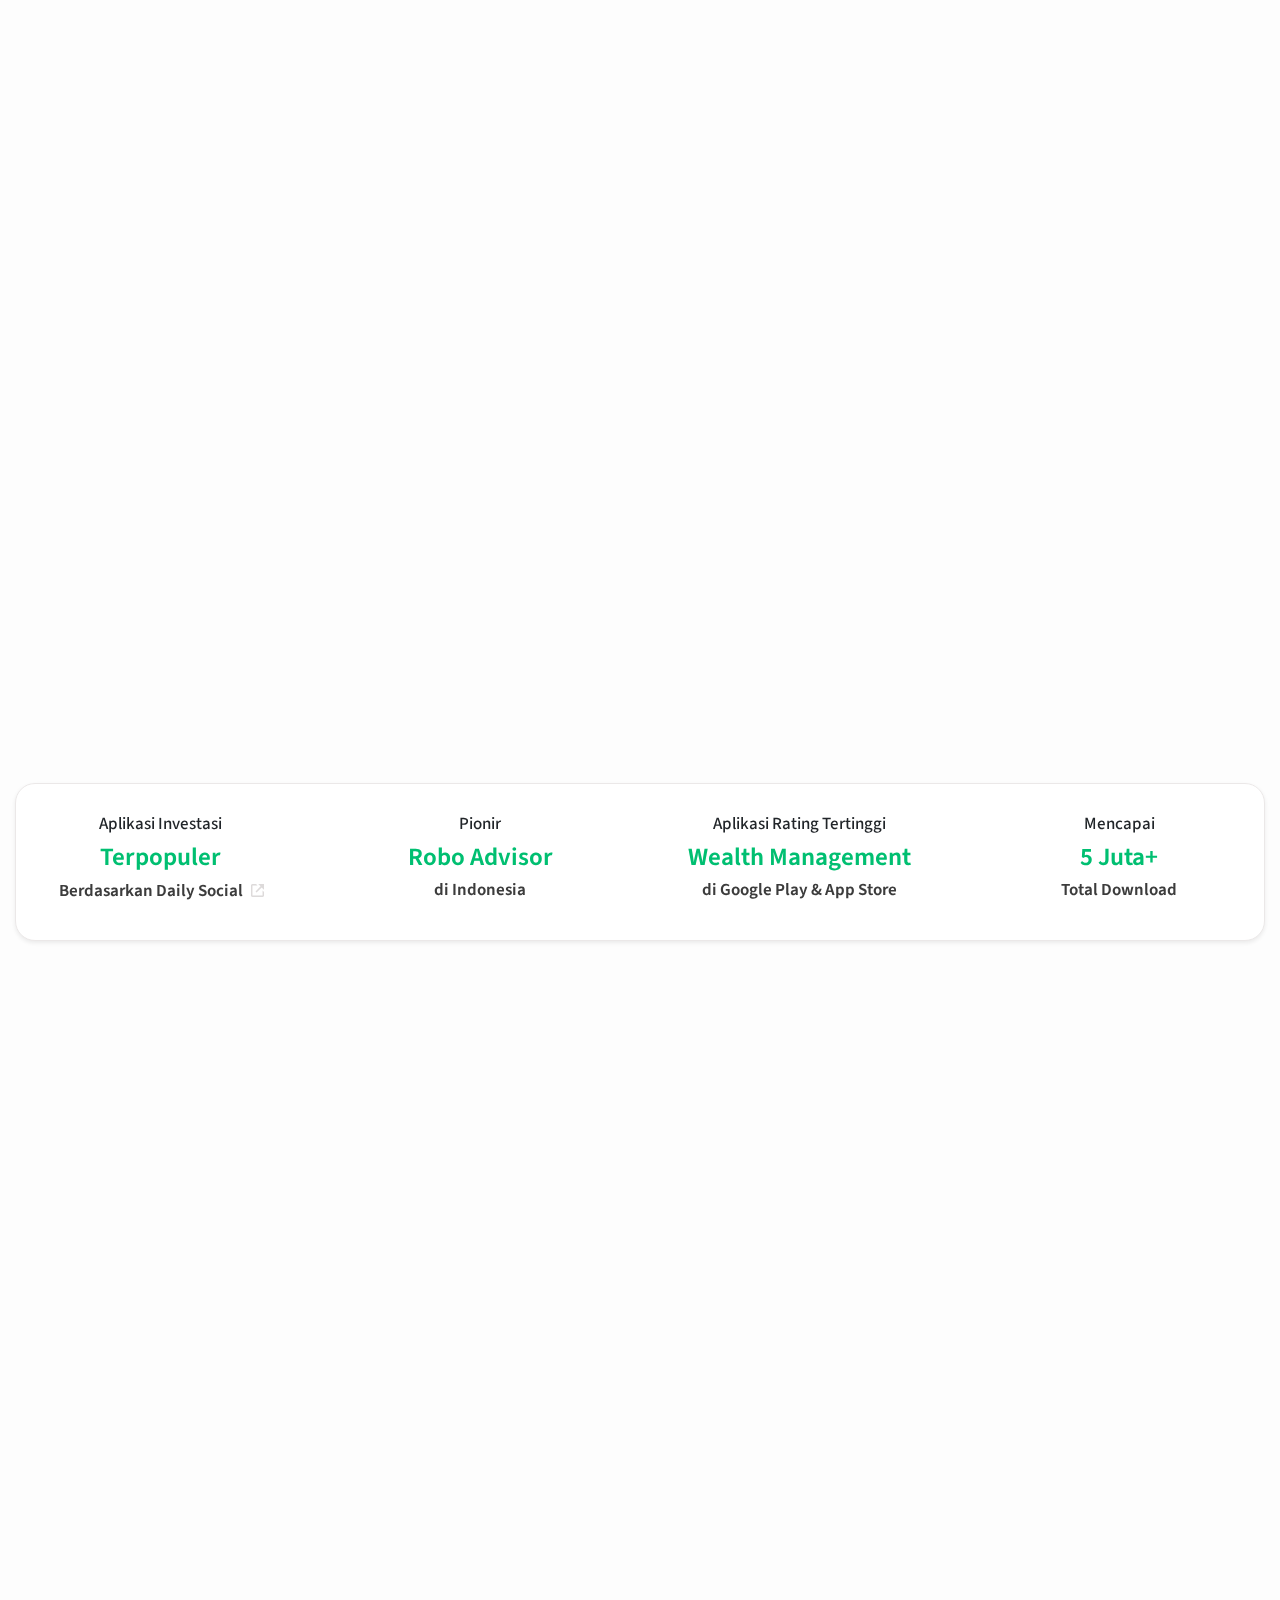
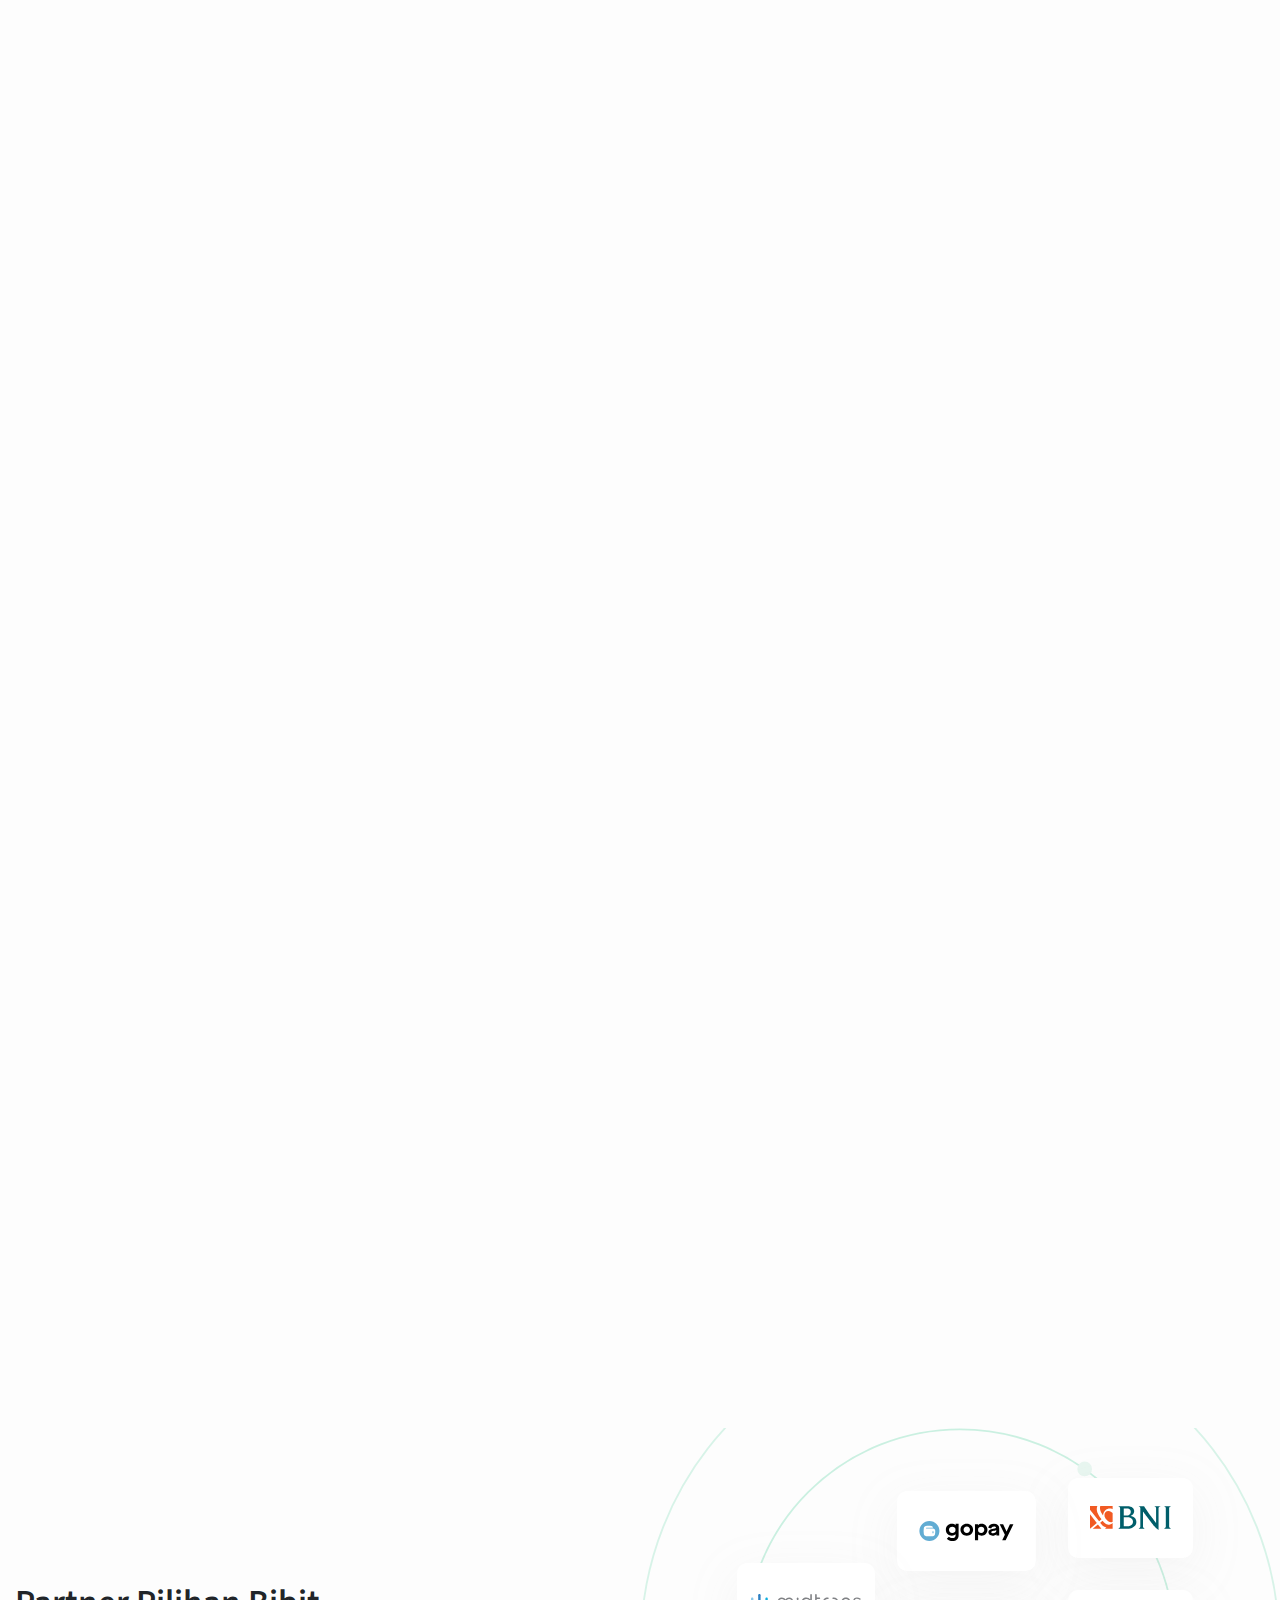
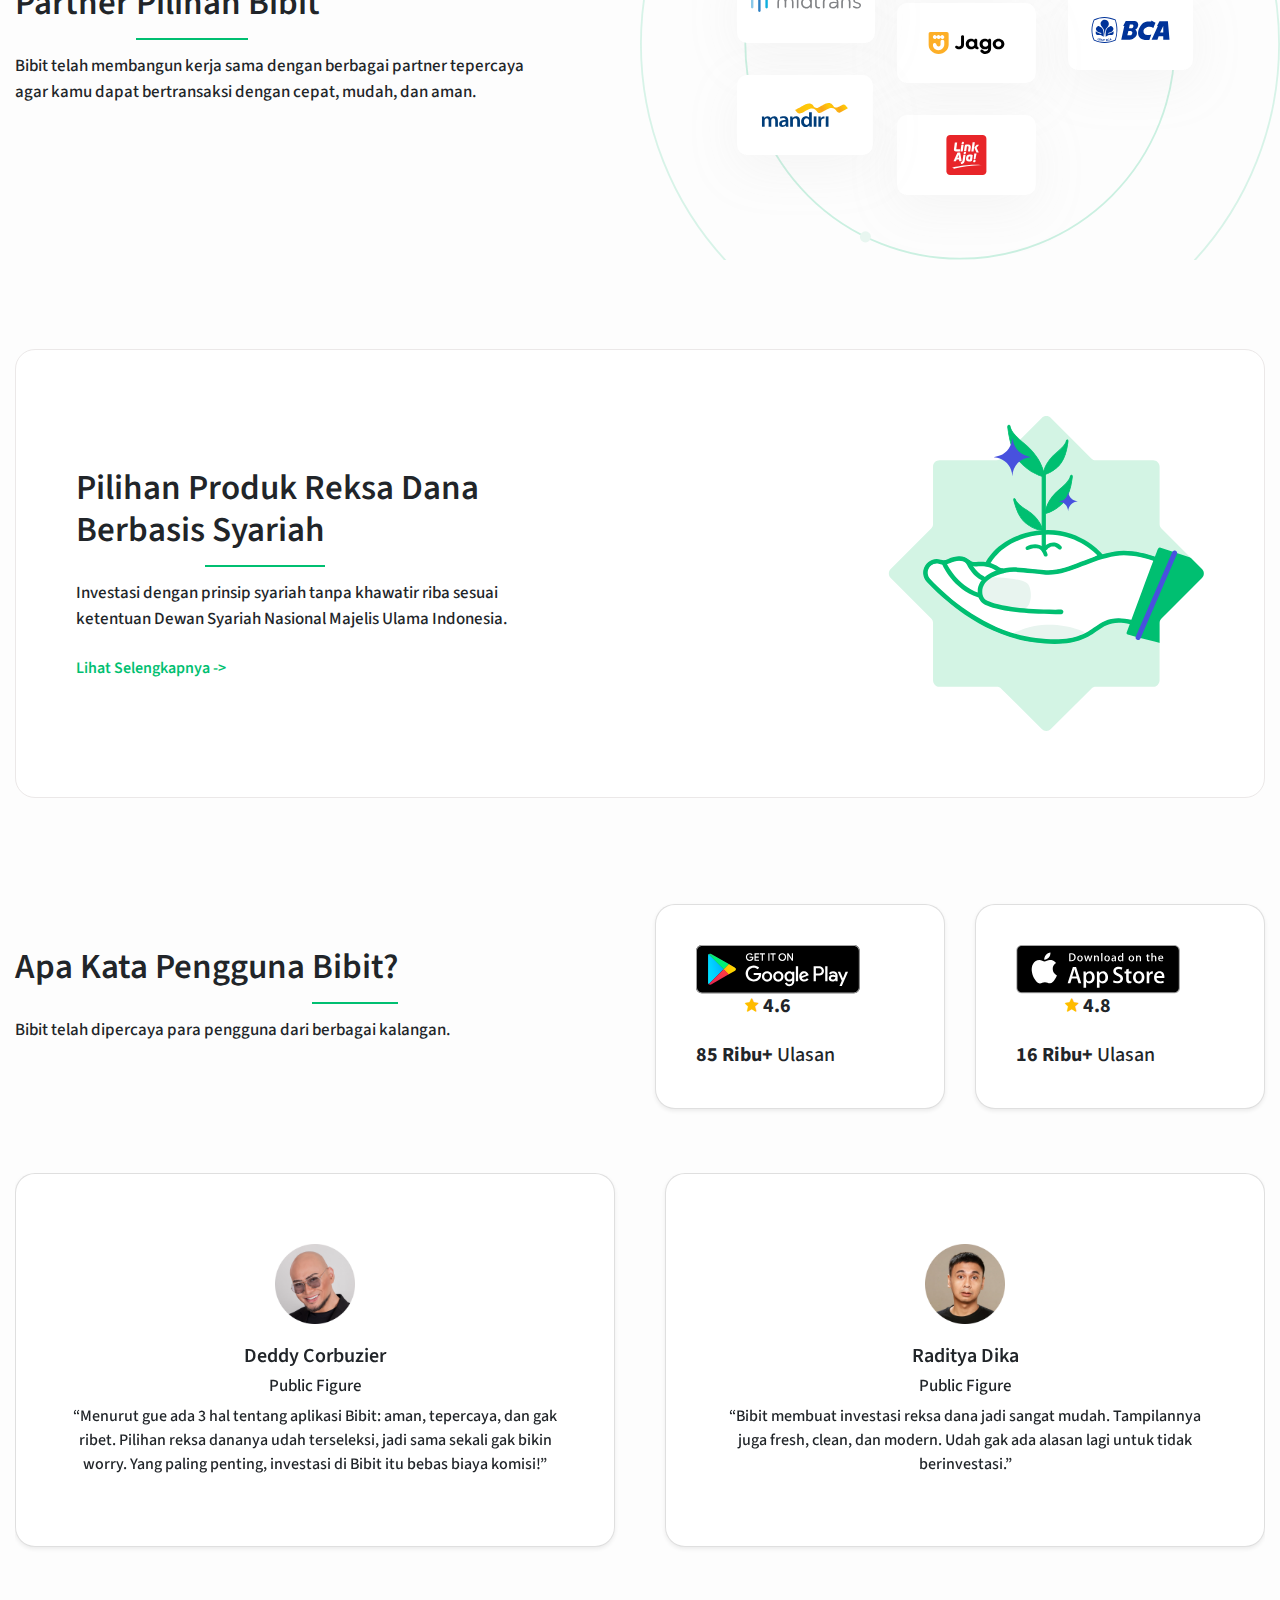
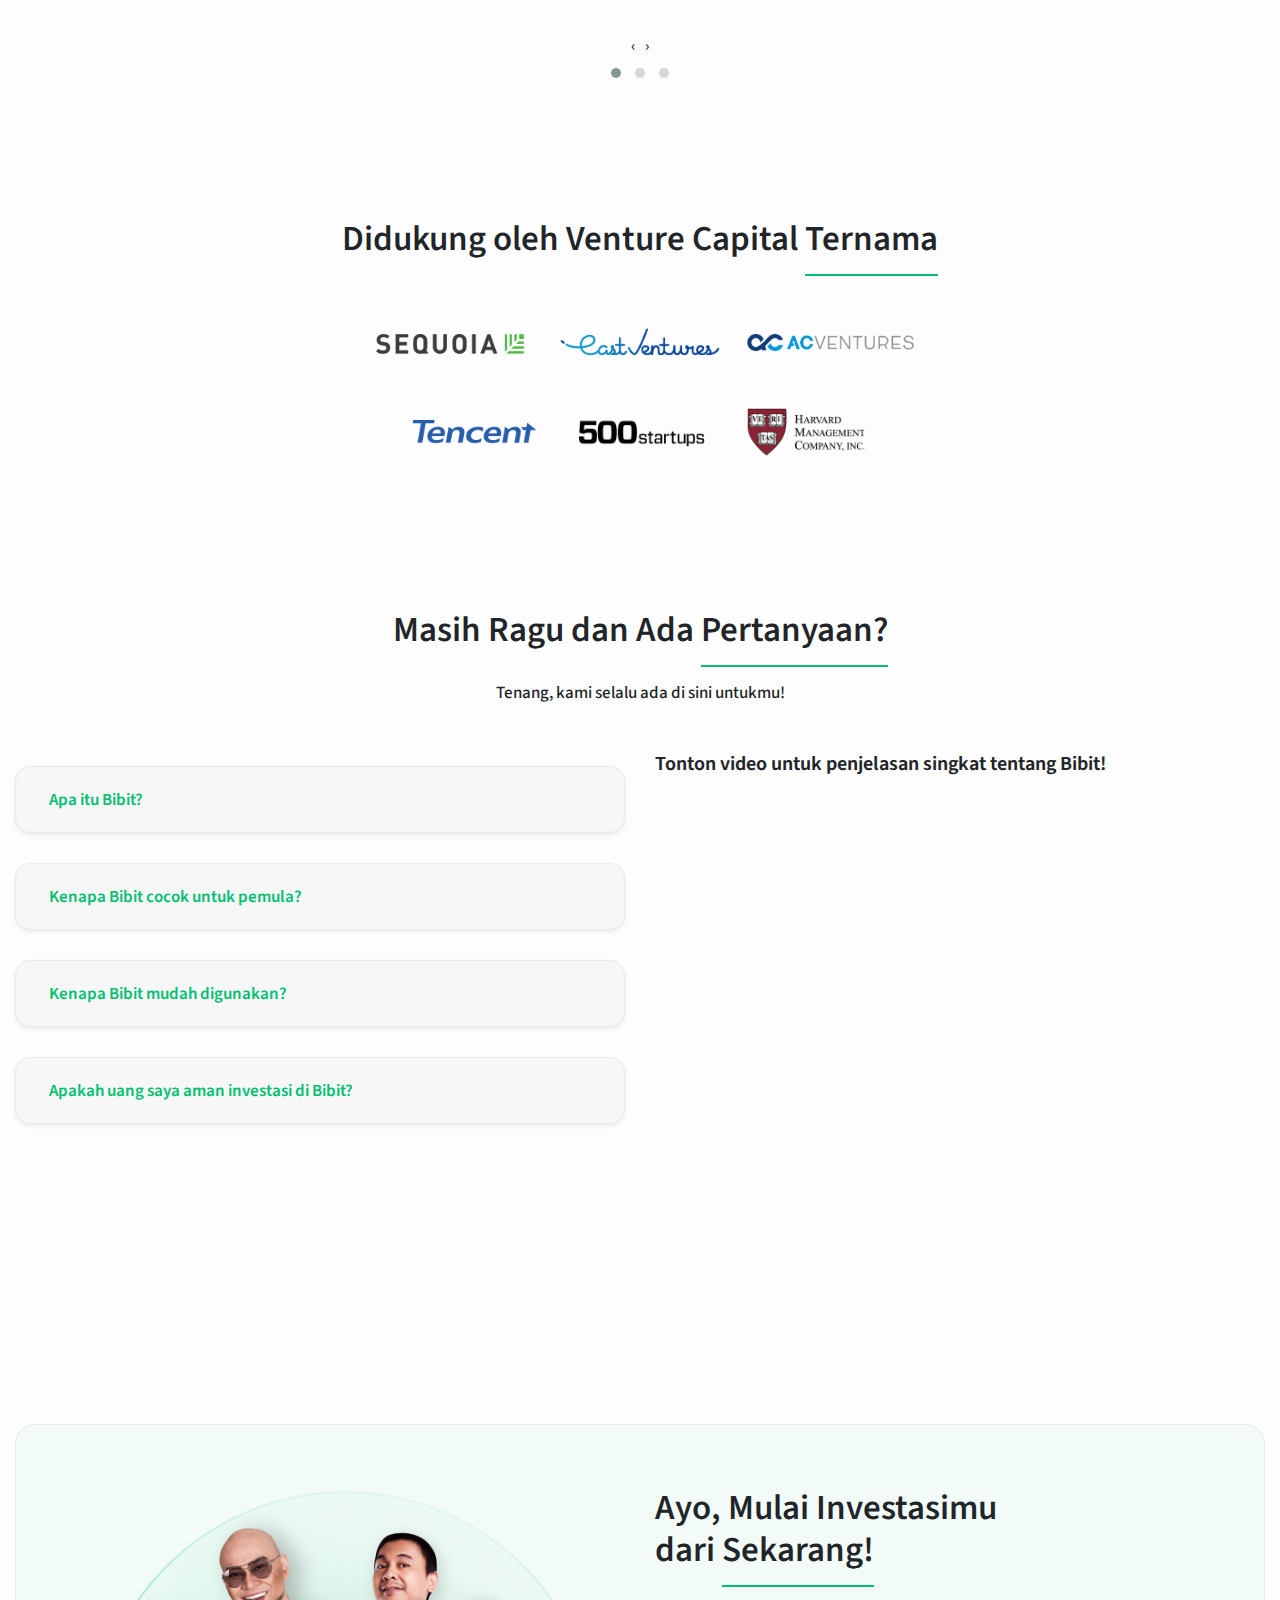
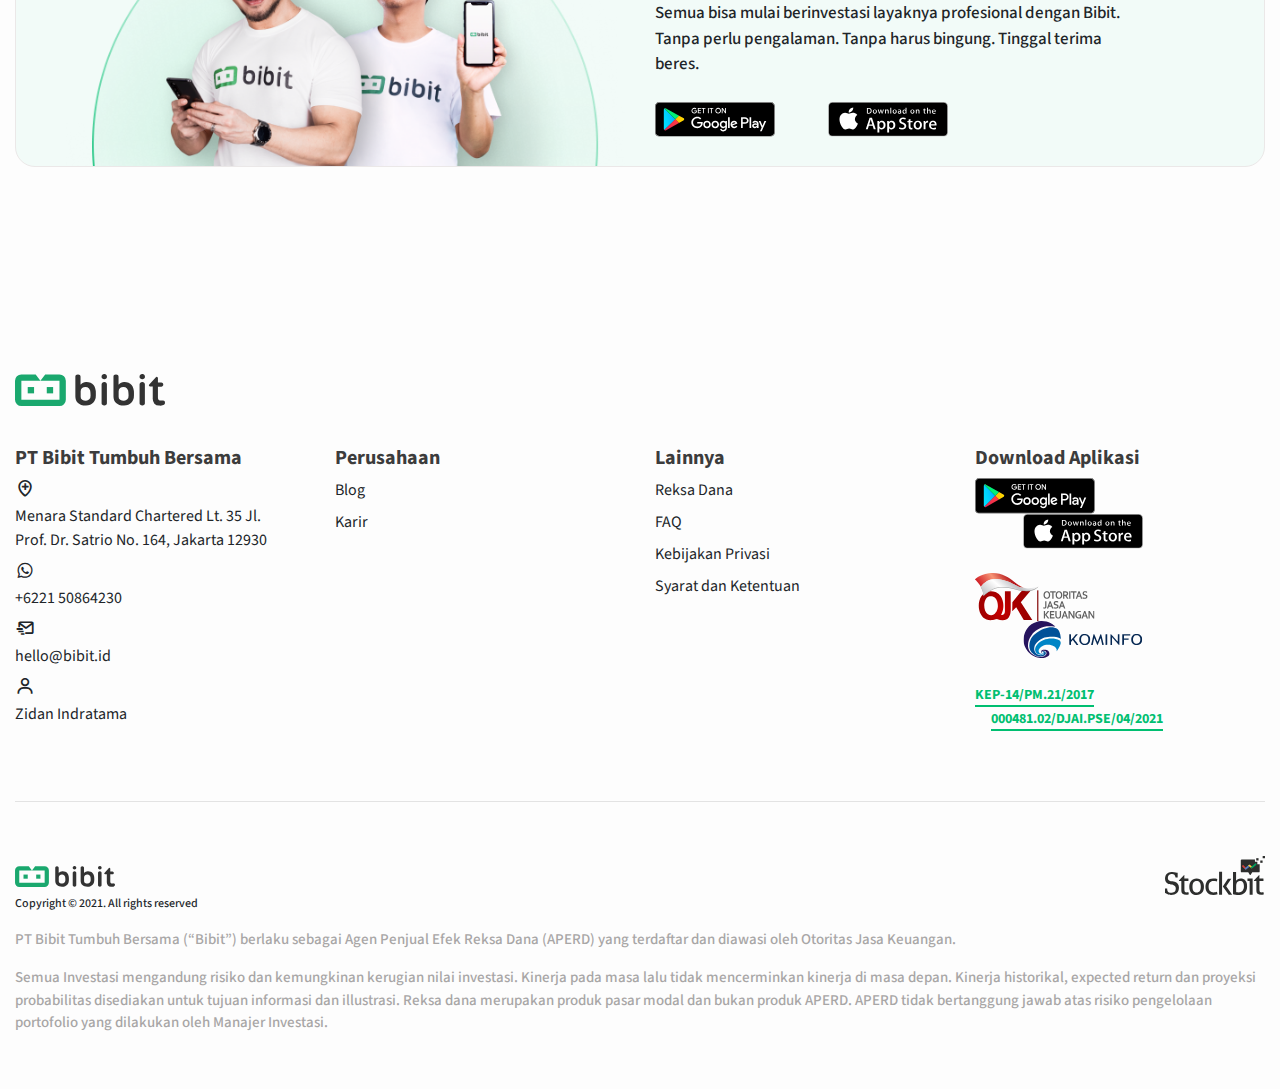
==== commit f099915f: "udah ah" ====
--- a/index.html
+++ b/index.html
@@ -3,6 +3,24 @@
   <head>
     <meta charset="UTF-8" />
     <meta name="viewport" content="width=device-width, initial-scale=1.0" />
+
+    <link
+      rel="apple-touch-icon"
+      sizes="180x180"
+      href="assets/favicon/favicon.ico"
+    />
+    <link
+      rel="icon"
+      type="image/png"
+      sizes="152x152"
+      href="assets/favicon/bibit-152px.png"
+    />
+    <link
+      rel="icon"
+      type="image/png"
+      sizes="120x120"
+      href="assets/favicon/bibit-120px.png"
+    />
 
     <!-- Primary Meta Tags -->
     <title>Bibit - Robo Advisor Investasi Reksadana</title>
@@ -96,22 +114,24 @@
 
           <ul class="nav__list align-items-center">
             <li class="nav__item">
-              <a href="" class="nav__link">Home</a>
+              <a href="#home" class="nav__link">Home</a>
             </li>
             <li class="nav__item">
-              <a href="" class="nav__link">Reksa Dana</a>
+              <a href="#keunggulan" class="nav__link">Keunggulan</a>
             </li>
             <li class="nav__item">
-              <a href="" class="nav__link">Blog</a>
+              <a href="#sistem__keamanan" class="nav__link">Keamanan</a>
             </li>
             <li class="nav__item">
-              <a href="" class="nav__link">FAQ</a>
+              <a href="#kata__pengguna" class="nav__link">Kata Pengguna</a>
             </li>
             <li class="nav__item">
-              <a href="" class="nav__link">Karir</a>
+              <a href="#faq__section" class="nav__link">FAQ</a>
             </li>
             <li class="nav__item">
-              <a href="" class="nav__link btn btn-lg button__nav btn-two"
+              <a
+                href="assets/pages/login.html"
+                class="nav__link btn btn-lg button__nav btn-two"
                 >Login</a
               >
             </li>
@@ -248,7 +268,12 @@
     </section>
 
     <!--===== PENCAPAIAN LARGE SECTION =====-->
-    <section class="pencapaian d-none d-xl-block" id="pencapaian">
+    <section
+      class="pencapaian d-none d-xl-block"
+      id="pencapaian"
+      data-aos="fade-up"
+      data-aos-duration="3000"
+    >
       <div class="container">
         <div class="pencapaian__box shadow-sm">
           <div class="row text-center">
@@ -293,7 +318,12 @@
     </section>
 
     <!--===== PENCAPAIAN MEDIUM SECTION =====-->
-    <section class="pencapaian d-xl-none" id="pencapaian">
+    <section
+      class="pencapaian d-xl-none"
+      id="pencapaian"
+      data-aos="fade-up"
+      data-aos-duration="3000"
+    >
       <div class="container">
         <div class="owl-container mt-5">
           <div id="owl-carousel-pencapaian" class="owl-carousel owl-theme">
@@ -374,7 +404,11 @@
     <!--===== KEUNGGULAN SECTION =====-->
     <section class="keunggulan" id="keunggulan">
       <div class="container">
-        <div class="title__section-heading text-center">
+        <div
+          class="title__section-heading text-center"
+          data-aos="fade-up"
+          data-aos-duration="3000"
+        >
           <h1 class="big__title-heading">
             <span class="title__heading-noted">Keunggulan Investasi</span> Reksa
             Dana di Bibit
@@ -386,7 +420,11 @@
         </div>
         <div class="keunggulan__column">
           <div class="row">
-            <div class="col-md-6 mb-5">
+            <div
+              class="col-md-6 mb-5"
+              data-aos="fade-up"
+              data-aos-duration="3200"
+            >
               <div class="card flex-fill shadow-sm keunggulan__column-content">
                 <div class="card-body">
                   <div class="row align-items-center">
@@ -408,7 +446,11 @@
                 </div>
               </div>
             </div>
-            <div class="col-md-6 mb-5">
+            <div
+              class="col-md-6 mb-5"
+              data-aos="fade-up"
+              data-aos-duration="3400"
+            >
               <div class="card flex-fill shadow-sm keunggulan__column-content">
                 <div class="card-body">
                   <div class="row align-items-center">
@@ -430,7 +472,11 @@
                 </div>
               </div>
             </div>
-            <div class="col-md-6 mb-5">
+            <div
+              class="col-md-6 mb-5"
+              data-aos="fade-up"
+              data-aos-duration="3600"
+            >
               <div class="card flex-fill shadow-sm keunggulan__column-content">
                 <div class="card-body">
                   <div class="row align-items-center">
@@ -452,7 +498,11 @@
                 </div>
               </div>
             </div>
-            <div class="col-md-6 mb-5">
+            <div
+              class="col-md-6 mb-5"
+              data-aos="fade-up"
+              data-aos-duration="3800"
+            >
               <div class="card flex-fill shadow-sm keunggulan__column-content">
                 <div class="card-body">
                   <div class="row align-items-center">
@@ -480,7 +530,12 @@
     </section>
 
     <!--===== BERAGAM FITUR SECTION =====-->
-    <section class="beragam__fitur" id="beragam__fitur">
+    <section
+      class="beragam__fitur"
+      id="beragam__fitur"
+      data-aos="fade-up"
+      data-aos-duration="3200"
+    >
       <div class="container">
         <div class="title__section-heading text-center">
           <h1 class="big__title-heading">
@@ -701,7 +756,11 @@
     <!--===== SISTEM KEAMANAN BERLAPIS SECTION =====-->
     <section class="sistem__keamanan" id="sistem__keamanan">
       <div class="container">
-        <div class="title__section-heading text-center">
+        <div
+          class="title__section-heading text-center"
+          data-aos="fade-up"
+          data-aos-duration="3000"
+        >
           <h1 class="big__title-heading">
             <span class="title__heading-noted">Sistem Keamanan Berlapis</span>
           </h1>
@@ -711,7 +770,11 @@
         </div>
         <div class="sistem__keamanan-content">
           <div class="row align-items-center">
-            <div class="col-md-6 flex-fill mb-5">
+            <div
+              class="col-md-6 flex-fill mb-5"
+              data-aos="fade-up"
+              data-aos-duration="3200"
+            >
               <div class="row">
                 <div class="col-3 text-center">
                   <img
@@ -729,7 +792,11 @@
                 </div>
               </div>
             </div>
-            <div class="col-md-6 flex-fill mb-5">
+            <div
+              class="col-md-6 flex-fill mb-5"
+              data-aos="fade-up"
+              data-aos-duration="3400"
+            >
               <div class="row">
                 <div class="col-3 text-center">
                   <img
@@ -749,7 +816,11 @@
                 </div>
               </div>
             </div>
-            <div class="col-md-6 flex-fill mb-5">
+            <div
+              class="col-md-6 flex-fill mb-5"
+              data-aos="fade-up"
+              data-aos-duration="3600"
+            >
               <div class="row">
                 <div class="col-3 text-center">
                   <img
@@ -767,7 +838,11 @@
                 </div>
               </div>
             </div>
-            <div class="col-md-6 flex-fill mb-5">
+            <div
+              class="col-md-6 flex-fill mb-5"
+              data-aos="fade-up"
+              data-aos-duration="3800"
+            >
               <div class="row">
                 <div class="col-3 text-center">
                   <img
@@ -1596,5 +1671,6 @@
 
     <script src="assets/owl-carousel/owl.carousel.min.js"></script>
     <script src="assets/javascript/owl-carousel.js"></script>
+    <script src="assets/javascript/finance-api.js"></script>
   </body>
 </html>
--- a/assets/css/style.css
+++ b/assets/css/style.css
@@ -9,6 +9,7 @@
   --base-color: #fdfdfd;
   --green-color: #00bf71;
   --light-green-color: #f2fbf8;
+  --red-color: #ca4220;
   --white-color: #ffffff;
   --black-color: #3c3c3c;
   --light-black-color: #ebe8e8;
@@ -162,9 +163,14 @@
 }
 
 .button__nav {
+  color: var(--white-color) !important;
   border-color: var(--green-color) !important;
   background-color: var(--green-color) !important;
-  color: var(--white-color) !important;
+}
+
+.button__merah {
+  border-color: var(--red-color) !important;
+  background-color: var(--red-color) !important;
 }
 
 .nav__close,
@@ -652,6 +658,28 @@
   font-size: 15px;
 }
 
+/*===  LOGIN SECTION  ===*/
+.login__box-content {
+  position: absolute;
+  top: 50%;
+  left: 50%;
+  transform: translate(-50%, -50%);
+  border-radius: 20px !important;
+  padding: 50px 50px 60px 50px;
+  background-color: var(--light-green-color) !important;
+  border: 0.11px solid var(--light-black-color);
+}
+
+.gambar__login {
+  width: 450px;
+}
+
+.login__masukkan-nomor {
+  font-size: 20px;
+  font-weight: 600;
+  color: var(--black-color);
+}
+
 @media (min-width: 1200px) {
   .container {
     max-width: 1500px !important;
